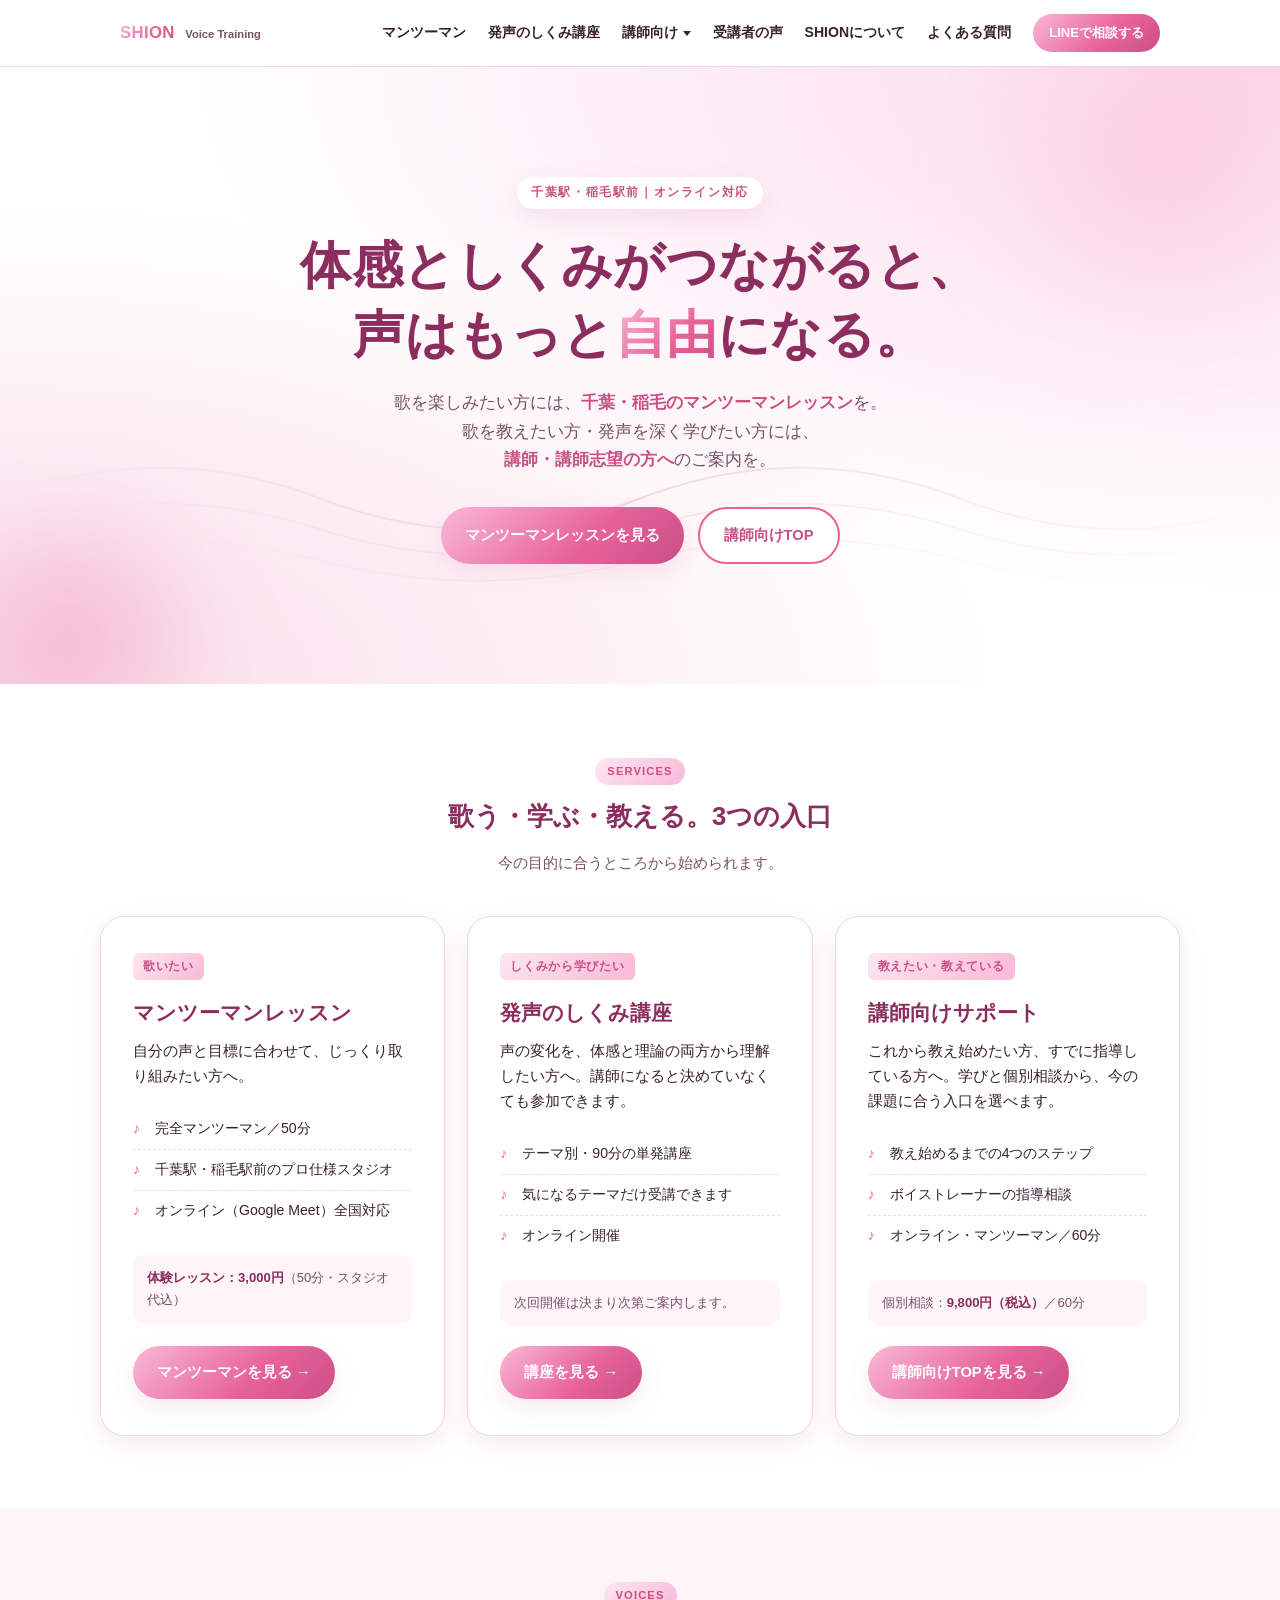
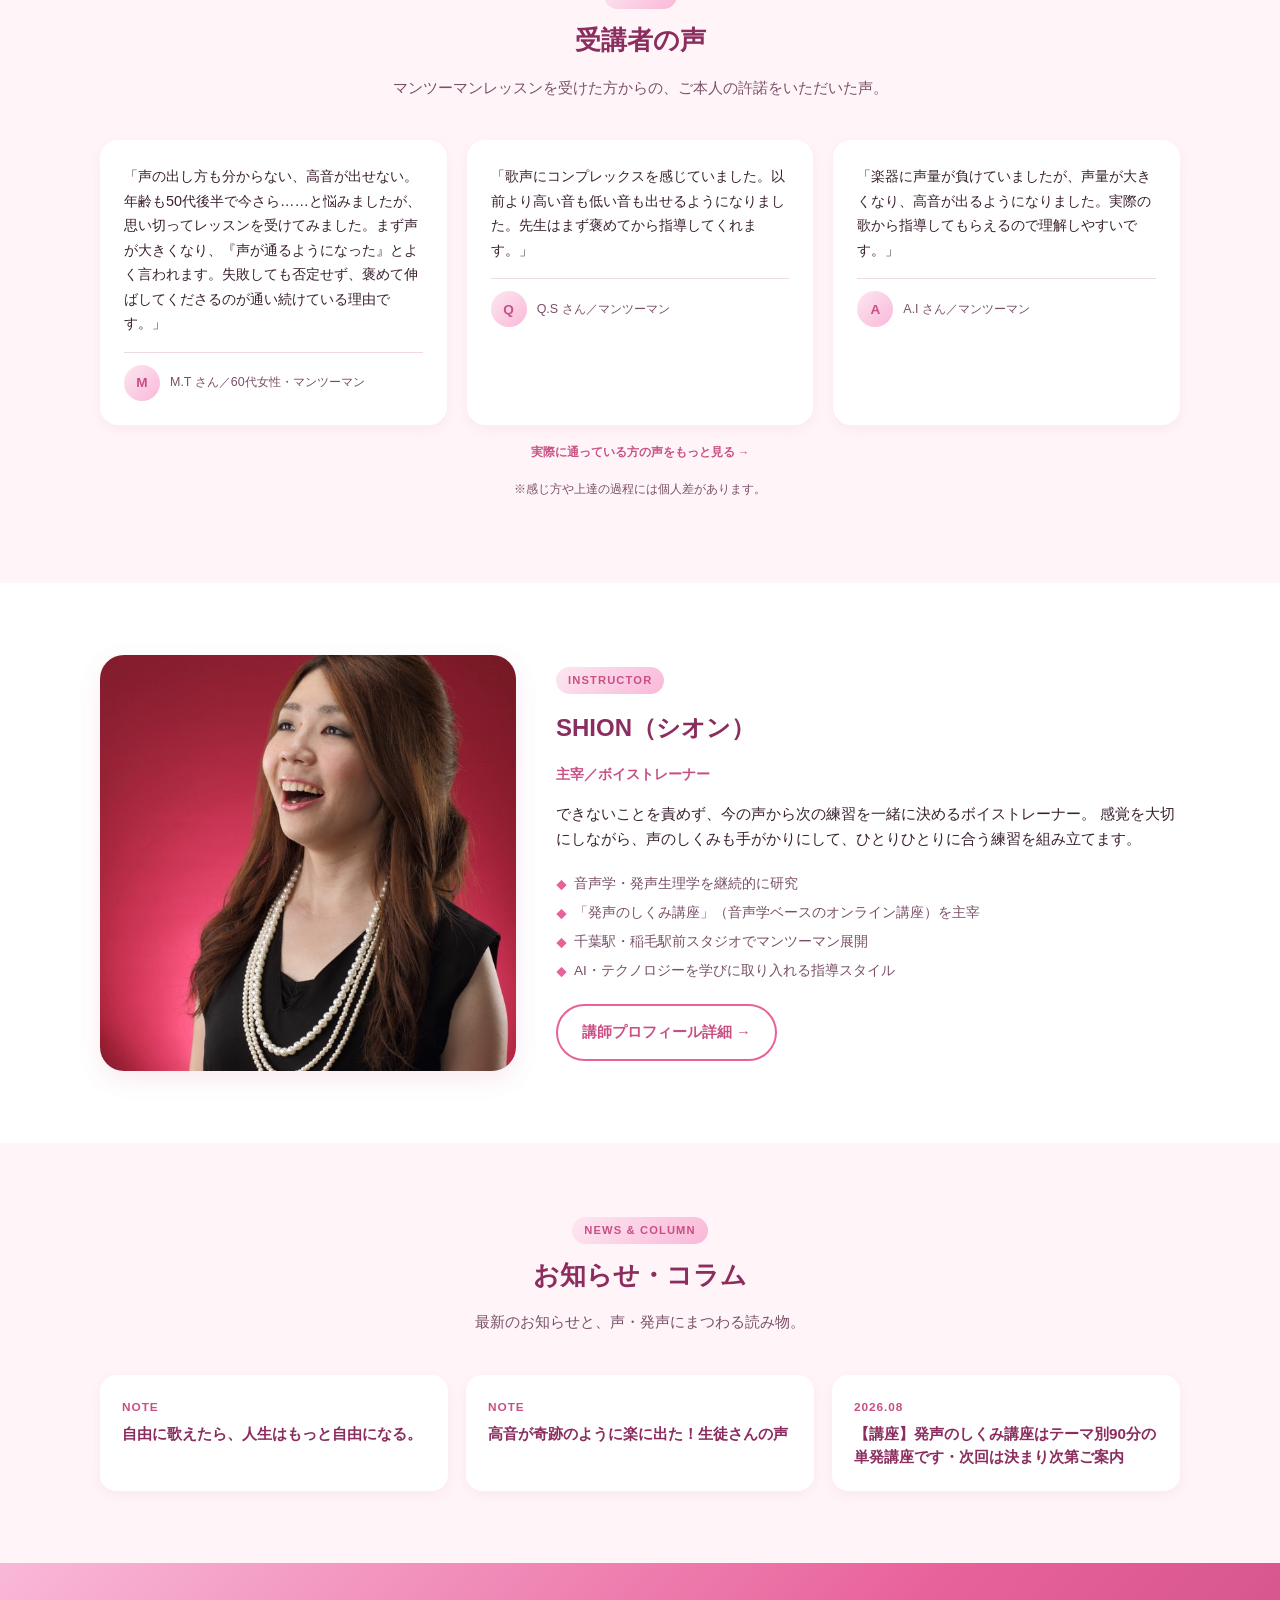
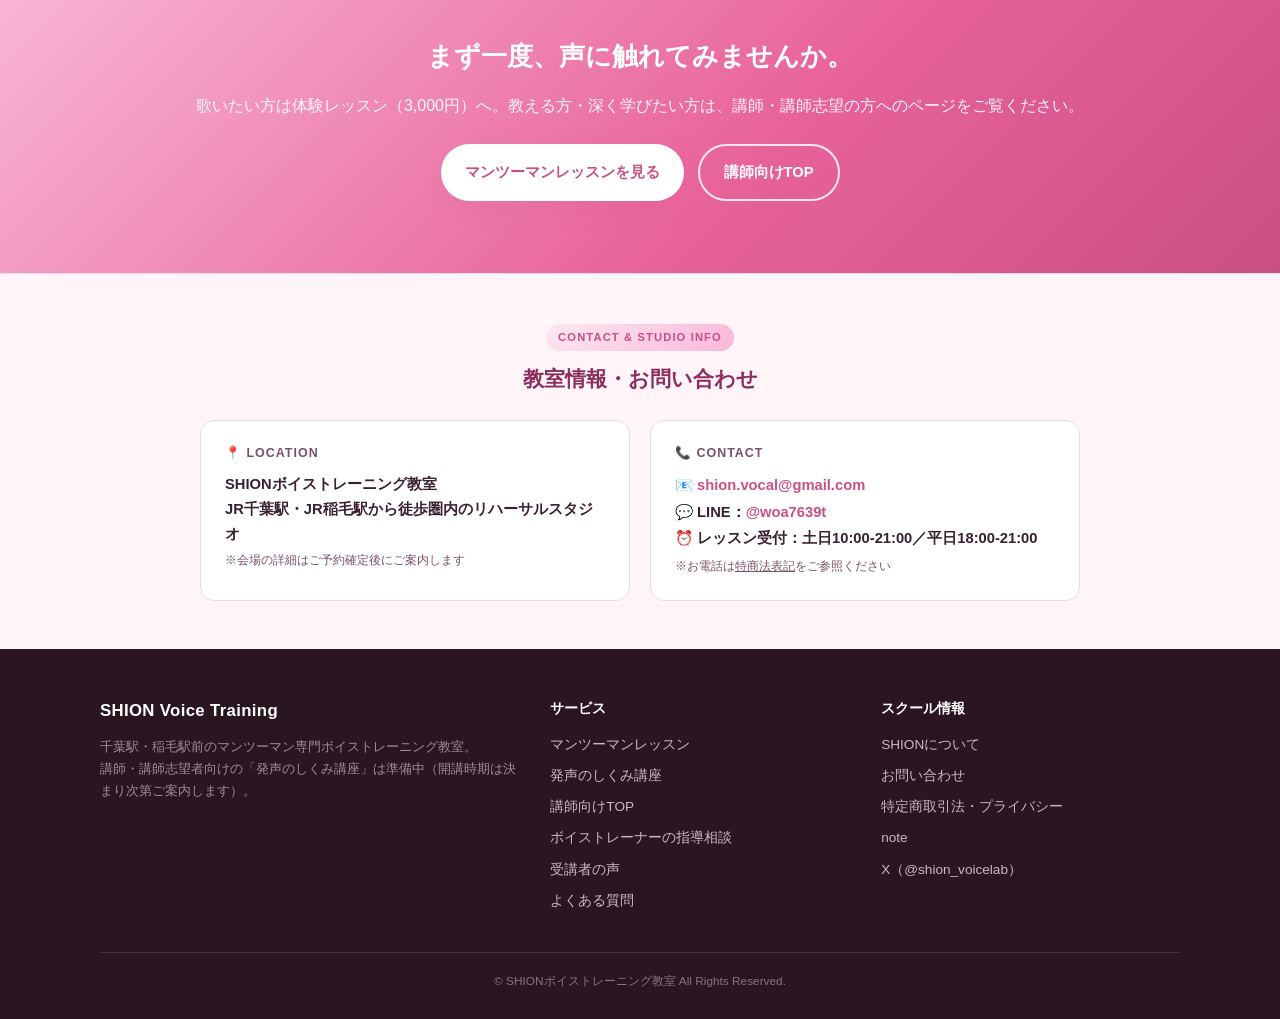
==== index.html @ 3ef1ff09 "「見立て」「次の一手」の表現を置き換え、サービス名を「ボイストレーナーの指導相談」に統一。録音・動画と経験共有のFAQを条件付きで可能に変更 - サービス名33箇所を「ボイストレーナーの指導相談」に統" ====
<!DOCTYPE html>
<html lang="ja" prefix="og: https://ogp.me/ns#">
<head>
<meta charset="UTF-8">
<!-- Google Tag Manager -->
<script>(function(w,d,s,l,i){w[l]=w[l]||[];w[l].push({'gtm.start':
new Date().getTime(),event:'gtm.js'});var f=d.getElementsByTagName(s)[0],
j=d.createElement(s),dl=l!='dataLayer'?'&l='+l:'';j.async=true;j.src=
'https://www.googletagmanager.com/gtm.js?id='+i+dl;f.parentNode.insertBefore(j,f);
})(window,document,'script','dataLayer','GTM-PFFM9KVF');</script>
<!-- End Google Tag Manager -->
<meta name="viewport" content="width=device-width, initial-scale=1.0">

<title>SHIONボイストレーニング教室｜千葉・稲毛のマンツーマン／発声のしくみ講座</title>
<meta name="description" content="千葉駅・稲毛駅前のマンツーマンボイストレーニング教室。趣味でも自分の声と向き合いたい大人の歌い手を中心に、初心者からブランクのある方まで対応。講師・講師志望者向けの『発声のしくみ講座』、ボイストレーナー・講師志望者向けの『ボイストレーナーの指導相談』も展開。">
<meta name="keywords" content="ボイストレーニング 千葉,ボイトレ 稲毛,マンツーマン ボイトレ,発声 理論,発声のしくみ,音声学,ボイトレ講師,オンライン ボイトレ,SHION">
<meta name="robots" content="index, follow">
<link rel="canonical" href="https://shion-voice.com/">

<link rel="icon" type="image/svg+xml" href="/favicon.svg">

<meta property="og:type" content="website">
<meta property="og:title" content="SHIONボイストレーニング教室｜千葉・稲毛のマンツーマン／発声のしくみ講座">
<meta property="og:description" content="マンツーマンの対面レッスンと、発声の仕組みを音声学で学ぶ『発声のしくみ講座』の2軸で展開する千葉のボイストレーニング教室。">
<meta property="og:url" content="https://shion-voice.com/">
<meta property="og:image" content="https://shion-voice.com/shion_profile.jpg">
<meta property="og:locale" content="ja_JP">
<meta property="og:site_name" content="SHIONボイストレーニング教室">
<meta name="twitter:card" content="summary_large_image">
<meta name="twitter:site" content="@shion_voicelab">
<meta name="twitter:creator" content="@shion_voicelab">
<meta name="twitter:title" content="SHIONボイストレーニング教室｜千葉・稲毛">
<meta name="twitter:description" content="マンツーマン対面レッスンと、発声のしくみ講座の2軸。">
<meta name="twitter:image" content="https://shion-voice.com/shion_profile.jpg">

<script type="application/ld+json">
{
  "@context": "https://schema.org",
  "@type": "MusicSchool",
  "@id": "https://shion-voice.com/#organization",
  "name": "SHIONボイストレーニング教室",
  "alternateName": "SHION Vocal Studio",
  "description": "千葉駅・稲毛駅前で通えるマンツーマンのボイストレーニング教室。発声の仕組みを音声学で学ぶ『発声のしくみ講座』（開講時期は決まり次第ご案内）と、ボイストレーナー・講師志望者向けのボイストレーナーの指導相談も提供。オンラインレッスン全国対応。",
  "url": "https://shion-voice.com/",
  "email": "shion.vocal@gmail.com",
  "image": "https://shion-voice.com/shion_profile.jpg",
  "address": {
    "@type": "PostalAddress",
    "addressLocality": "千葉市",
    "addressRegion": "千葉県",
    "addressCountry": "JP"
  },
  "areaServed": [
    {"@type": "City", "name": "千葉市"},
    {"@type": "AdministrativeArea", "name": "千葉県"}
  ],
  "geo": {"@type": "GeoCoordinates", "latitude": 35.6134, "longitude": 140.1128},
  "openingHours": ["Sa-Su 10:00-21:00", "Mo-Fr 18:00-21:00"],
  "priceRange": "¥3,000〜",
  "knowsLanguage": ["ja"],
  "sameAs": [
    "https://note.com/shion_vocal",
    "https://x.com/shion_voicelab",
    "https://lit.link/shion_voicetraining",
    "https://jmty.jp/chiba/les-mus/article-8reis"
  ]
}
</script>

<style>
*, *::before, *::after { box-sizing: border-box; }
html { scroll-behavior: smooth; }
body {
  margin: 0;
  font-family: 'Hiragino Kaku Gothic ProN', 'Hiragino Sans', 'Noto Sans JP', 'Yu Gothic', sans-serif;
  color: #3a2030;
  background: #fff;
  line-height: 1.7;
  -webkit-font-smoothing: antialiased;
}
img { max-width: 100%; height: auto; display: block; }
a { color: inherit; text-decoration: none; }

:root {
  --pink:   #e8629a;
  --rose:   #c94f85;
  --deep:   #8b2d5e;
  --ink:    #3a2030;
  --sub:    #7a5068;
  --light:  #fff5f9;
  --line:   #f0d8e4;
  --grad:   linear-gradient(135deg, #f9b8d8 0%, #e8629a 60%, #c94f85 100%);
  --grad2:  linear-gradient(135deg, #fde7f1 0%, #f9b8d8 100%);
  --shadow: 0 8px 24px rgba(201, 79, 133, 0.12);
}

/* ===== Header ===== */
.site-header {
  position: sticky; top: 0; z-index: 100;
  background: rgba(255,255,255,0.96);
  backdrop-filter: saturate(180%) blur(8px);
  border-bottom: 1px solid var(--line);
}
.header-inner {
  max-width: 1080px; margin: 0 auto;
  padding: 14px 20px;
  display: flex; align-items: center; justify-content: space-between; gap: 16px;
}
.logo {
  font-weight: 900; font-size: 1.05rem;
  background: var(--grad); -webkit-background-clip: text; background-clip: text; color: transparent;
  letter-spacing: 0.02em;
}
.logo-sub { font-size: 0.7rem; color: var(--sub); font-weight: 600; margin-left: 6px; }
.nav { display: flex; gap: 22px; align-items: center; }
.nav a { font-size: 0.88rem; font-weight: 600; color: var(--ink); }
.nav a:hover { color: var(--rose); }
.nav .nav-cta {
  padding: 8px 16px; border-radius: 999px;
  background: var(--grad); color: #fff;
  font-size: 0.82rem;
}
.nav-toggle { display: none; }
@media (max-width: 1080px) and (min-width: 761px) {
  .nav { gap: 14px; }
  .nav a { font-size: 0.8rem; }
  .nav .nav-cta { padding: 8px 12px; font-size: 0.76rem; }
}
@media (max-width: 900px) and (min-width: 761px) {
  .nav { gap: 10px; }
  .nav a { font-size: 0.74rem; }
  .nav .nav-cta { padding: 7px 10px; font-size: 0.7rem; }
}
@media (max-width: 760px) {
  .nav { display: none; position: absolute; top: 100%; left: 0; right: 0;
    background: #fff; flex-direction: column; gap: 0; padding: 8px 0;
    border-bottom: 1px solid var(--line); box-shadow: var(--shadow); }
  .nav.open { display: flex; }
  .nav a { padding: 14px 22px; width: 100%; border-bottom: 1px solid var(--line); }
  .nav .nav-cta { margin: 12px 22px; text-align: center; width: auto; border-bottom: none; }
  .nav-toggle {
    display: inline-flex; align-items: center; justify-content: center;
    width: 40px; height: 40px; border: none; background: transparent;
    cursor: pointer; padding: 0; color: var(--deep);
  }
  .nav-toggle span { display: block; width: 22px; height: 2px; background: currentColor; position: relative; }
  .nav-toggle span::before, .nav-toggle span::after {
    content: ''; position: absolute; left: 0; width: 22px; height: 2px; background: currentColor;
  }
  .nav-toggle span::before { top: -7px; }
  .nav-toggle span::after  { top:  7px; }
}

/* ===== Layout helpers ===== */
.section { padding: 72px 20px; }
.container { max-width: 1080px; margin: 0 auto; }
.eyebrow {
  display: inline-block; padding: 4px 12px; border-radius: 999px;
  background: var(--grad2); color: var(--rose);
  font-size: 0.7rem; font-weight: 800; letter-spacing: 0.1em;
}
.section-title {
  font-size: 1.6rem; font-weight: 900; color: var(--deep);
  margin: 14px 0 8px; line-height: 1.4;
}
.section-lead { color: var(--sub); margin-bottom: 36px; font-size: 0.95rem; }
.section-head { text-align: center; margin-bottom: 40px; }

/* ===== Hero ===== */
.hero {
  position: relative; overflow: hidden;
  background:
    radial-gradient(ellipse at top right, rgba(249,184,216,0.55), transparent 60%),
    radial-gradient(ellipse at bottom left, rgba(232,98,154,0.22), transparent 55%),
    #fff;
  padding: 110px 20px 120px;
}
.hero-deco {
  position: absolute; inset: 0;
  pointer-events: none;
  z-index: 0;
}
.hero-deco svg { width: 100%; height: 100%; }
.hero-blob {
  position: absolute; border-radius: 50%;
  filter: blur(50px); opacity: 0.55;
}
.hero-blob.b1 { top: -80px; right: -60px; width: 360px; height: 360px;
  background: radial-gradient(circle, #f9b8d8 0%, transparent 70%); }
.hero-blob.b2 { bottom: -100px; left: -80px; width: 300px; height: 300px;
  background: radial-gradient(circle, #e8629a 0%, transparent 70%); opacity: 0.4; }
.hero-inner {
  position: relative; z-index: 1;
  max-width: 880px; margin: 0 auto;
  text-align: center;
}
.hero-eyebrow {
  display: inline-block; padding: 6px 14px; border-radius: 999px;
  background: #fff; color: var(--rose); font-size: 0.72rem; font-weight: 800;
  letter-spacing: 0.14em; box-shadow: var(--shadow);
}
.hero h1 {
  font-size: 3.2rem; line-height: 1.35; font-weight: 900; color: var(--deep);
  margin: 22px 0 20px;
  letter-spacing: 0.01em;
}
.hero h1 .accent {
  background: var(--grad); -webkit-background-clip: text; background-clip: text; color: transparent;
}
.hero-desc { font-size: 1.05rem; color: var(--sub); margin: 0 auto 32px; max-width: 640px; }
.hero-cta { display: flex; flex-wrap: wrap; gap: 14px; justify-content: center; }
.btn {
  display: inline-flex; align-items: center; gap: 8px;
  padding: 14px 24px; border-radius: 999px;
  font-weight: 700; font-size: 0.92rem;
  transition: transform .15s, box-shadow .15s;
  cursor: pointer; border: none;
}
.btn:hover { transform: translateY(-2px); }
.btn-primary { background: var(--grad); color: #fff; box-shadow: var(--shadow); }
.btn-outline { background: #fff; color: var(--rose); border: 2px solid var(--pink); }
@media (max-width: 760px) {
  .hero { padding: 70px 20px 80px; }
  .hero h1 { font-size: 2.1rem; line-height: 1.4; }
  .hero-desc { font-size: 0.95rem; }
}

/* ===== Trust strip ===== */
.trust {
  background: var(--light);
  padding: 36px 20px;
  border-top: 1px solid var(--line);
  border-bottom: 1px solid var(--line);
}
.trust-grid {
  max-width: 1080px; margin: 0 auto;
  display: grid; grid-template-columns: repeat(4, 1fr); gap: 16px;
  text-align: center;
}
.trust-num {
  font-size: 1.8rem; font-weight: 900;
  background: var(--grad); -webkit-background-clip: text; background-clip: text; color: transparent;
  line-height: 1.1;
}
.trust-label { font-size: 0.78rem; color: var(--sub); margin-top: 6px; font-weight: 600; }
@media (max-width: 760px) {
  .trust-grid { grid-template-columns: repeat(2, 1fr); gap: 24px 12px; }
}

/* ===== Service cards ===== */
.services { background: #fff; }
.service-grid { display: grid; grid-template-columns: repeat(3, 1fr); gap: 22px; max-width: 1080px; margin: 0 auto; align-items: stretch; }
@media (max-width: 1000px) { .service-grid { grid-template-columns: 1fr; max-width: 560px; } }
.service-card {
  background: #fff; border: 1px solid var(--line); border-radius: 24px;
  padding: 36px 32px; box-shadow: var(--shadow);
  display: flex; flex-direction: column;
  transition: transform .2s, box-shadow .2s;
}
.service-card:hover { transform: translateY(-4px); box-shadow: 0 16px 40px rgba(201, 79, 133, 0.16); }
.service-tag {
  display: inline-block; padding: 4px 10px; border-radius: 6px;
  background: var(--grad2); color: var(--rose);
  font-size: 0.72rem; font-weight: 800; letter-spacing: 0.06em;
  margin-bottom: 12px; align-self: flex-start;
}
.service-card h3 { font-size: 1.3rem; font-weight: 900; color: var(--deep); margin: 6px 0 12px; line-height: 1.4; }
.service-card .for { font-size: 0.82rem; color: var(--rose); font-weight: 700; margin-bottom: 16px; }
.service-card p { font-size: 0.92rem; color: var(--ink); margin: 0 0 20px; }
.service-feats { list-style: none; padding: 0; margin: 0 0 24px; }
.service-feats li {
  font-size: 0.88rem; color: var(--ink);
  padding: 8px 0 8px 22px; position: relative;
  border-bottom: 1px dashed var(--line);
}
.service-feats li:last-child { border-bottom: none; }
.service-feats li::before { content: '♪'; position: absolute; left: 0; color: var(--pink); font-weight: 900; }
.service-meta {
  font-size: 0.82rem; color: var(--sub);
  margin-bottom: 20px; padding: 12px 14px;
  background: var(--light); border-radius: 12px;
}
.service-meta strong { color: var(--deep); }
.service-card .btn { align-self: flex-start; margin-top: auto; }
.service-card.wide {
  grid-column: 1 / -1;
  background: linear-gradient(180deg, #fff 0%, #fff5f9 100%);
  border-color: var(--pink);
}
.service-card.wide.quiet { background: #fff; border-color: var(--line); }
.service-card.wide .service-feats { display: grid; grid-template-columns: repeat(2, 1fr); column-gap: 24px; }
@media (max-width: 760px) {
  .service-card.wide .service-feats { grid-template-columns: 1fr; }
}
.service-card.coming {
  background: linear-gradient(180deg, #fff 0%, #fff5f9 100%);
  border-style: dashed;
}
.coming-badge {
  display: inline-block; padding: 4px 10px; border-radius: 6px;
  background: #fff; color: var(--sub); border: 1px solid var(--line);
  font-size: 0.7rem; font-weight: 800; letter-spacing: 0.06em;
  margin-bottom: 12px; align-self: flex-start;
}
@media (max-width: 760px) {
  .service-card { padding: 28px 22px; }
}

/* ===== Voices ===== */
.voices { background: var(--light); }
.voice-grid { display: grid; grid-template-columns: repeat(3, 1fr); gap: 20px; }
.voice-card {
  background: #fff; border-radius: 18px; padding: 24px;
  box-shadow: 0 4px 14px rgba(201,79,133,0.08);
}
.voice-stars { color: #f4b740; font-size: 0.95rem; letter-spacing: 0.08em; margin-bottom: 8px; }
.voice-quote { font-size: 0.9rem; color: var(--ink); margin: 0 0 16px; }
.voice-person {
  display: flex; align-items: center; gap: 10px; font-size: 0.78rem; color: var(--sub);
  border-top: 1px solid var(--line); padding-top: 12px;
}
.voice-avatar {
  width: 36px; height: 36px; border-radius: 50%;
  background: var(--grad2); display: flex; align-items: center; justify-content: center;
  color: var(--rose); font-weight: 900; font-size: 0.85rem;
}
.voices-note { font-size: 0.72rem; color: var(--sub); text-align: center; margin-top: 18px; }
@media (max-width: 760px) { .voice-grid { grid-template-columns: 1fr; } }

/* ===== Teacher ===== */
.teacher { background: #fff; }
.teacher-inner { display: grid; grid-template-columns: 0.8fr 1.2fr; gap: 40px; align-items: center; }
.teacher-photo {
  border-radius: 24px; overflow: hidden; box-shadow: var(--shadow);
  aspect-ratio: 1/1; background: var(--light);
}
.teacher-photo img { width: 100%; height: 100%; object-fit: cover; }
.teacher-name { font-size: 1.5rem; font-weight: 900; color: var(--deep); margin: 0 0 4px; }
.teacher-role { font-size: 0.85rem; color: var(--rose); font-weight: 700; margin-bottom: 16px; }
.teacher-bio { font-size: 0.92rem; color: var(--ink); margin-bottom: 20px; }
.teacher-credentials { list-style: none; padding: 0; margin: 0 0 22px; }
.teacher-credentials li {
  font-size: 0.85rem; color: var(--sub);
  padding-left: 18px; position: relative; margin-bottom: 6px;
}
.teacher-credentials li::before {
  content: '◆'; position: absolute; left: 0; color: var(--pink); font-size: 0.7rem; top: 4px;
}
@media (max-width: 760px) {
  .teacher-inner { grid-template-columns: 1fr; gap: 28px; }
  .teacher-photo { max-width: 280px; margin: 0 auto; }
}

/* ===== News ===== */
.news { background: var(--light); }
.news-grid { display: grid; grid-template-columns: repeat(3, 1fr); gap: 18px; }
.news-card {
  background: #fff; border-radius: 16px; padding: 22px;
  box-shadow: 0 4px 14px rgba(201,79,133,0.08);
  transition: transform .15s;
  display: block;
}
.news-card:hover { transform: translateY(-3px); }
.news-date { font-size: 0.74rem; color: var(--rose); font-weight: 700; letter-spacing: 0.08em; }
.news-title { font-size: 0.95rem; font-weight: 700; color: var(--deep); margin: 6px 0 0; line-height: 1.5; }
@media (max-width: 760px) { .news-grid { grid-template-columns: 1fr; } }

/* ===== CTA ===== */
.cta { background: var(--grad); color: #fff; text-align: center; }
.cta h2 { color: #fff; font-size: 1.6rem; font-weight: 900; margin: 0 0 14px; }
.cta p { color: rgba(255,255,255,0.92); margin: 0 0 24px; }
.cta .btn-primary { background: #fff; color: var(--rose); }
.cta .btn-outline { background: transparent; color: #fff; border-color: rgba(255,255,255,0.85); }

/* ===== Footer ===== */
.site-footer {
  background: #2a1620;
  color: #cdb5c3;
  padding: 48px 20px 28px;
  font-size: 0.85rem;
}
.footer-inner {
  max-width: 1080px; margin: 0 auto;
  display: grid; grid-template-columns: 1.4fr 1fr 1fr; gap: 32px;
}
.footer-brand .logo { color: #fff; background: none; -webkit-text-fill-color: #fff; }
.footer-brand p { color: #a08a98; font-size: 0.82rem; margin: 10px 0 0; }
.footer-col h4 { color: #fff; font-size: 0.88rem; font-weight: 800; margin: 0 0 12px; }
.footer-col ul { list-style: none; padding: 0; margin: 0; }
.footer-col li { margin-bottom: 8px; }
.footer-col a:hover { color: #fff; }
.footer-bottom {
  max-width: 1080px; margin: 32px auto 0; padding-top: 18px;
  border-top: 1px solid #4a2e3e;
  font-size: 0.74rem; color: #8a7280; text-align: center;
}
@media (max-width: 760px) { .footer-inner { grid-template-columns: 1fr; gap: 24px; } }

/* ===== グローバルナビ：講師向けドロップダウン／アコーディオン ===== */
.nav-group { position: relative; display: flex; align-items: center; }
.nav-parent {
  font-family: inherit; font-size: 0.88rem; font-weight: 600; color: var(--ink);
  background: none; border: 0; padding: 0; cursor: pointer;
  display: inline-flex; align-items: center; gap: 5px; line-height: inherit;
}
.nav-parent:hover, .nav-parent[aria-expanded="true"] { color: var(--rose); }
.nav-group.is-current > .nav-parent { color: var(--rose); }
.nav-caret {
  width: 0; height: 0; border-left: 4px solid transparent; border-right: 4px solid transparent;
  border-top: 5px solid currentColor; transition: transform .15s;
}
.nav-parent[aria-expanded="true"] .nav-caret { transform: rotate(180deg); }
.nav-sub {
  display: none; position: absolute; top: 100%; left: 50%; transform: translateX(-50%);
  margin-top: 12px; min-width: 232px; z-index: 120;
  background: #fff; border: 1px solid var(--line); border-radius: 14px;
  box-shadow: var(--shadow); padding: 8px;
}
.nav-sub.open { display: block; }
.nav-sub a {
  display: block; padding: 10px 14px; border-radius: 9px;
  font-size: 0.84rem; font-weight: 600; color: var(--ink); white-space: nowrap;
}
.nav-sub a:hover, .nav-sub a:focus-visible { background: var(--light); color: var(--rose); }
.nav-sub a.current { color: var(--rose); font-weight: 800; }
.nav-parent:focus-visible, .nav-sub a:focus-visible { outline: 2px solid var(--rose); outline-offset: 2px; }
@media (max-width: 1080px) and (min-width: 761px) {
  .nav-parent { font-size: 0.8rem; }
}
@media (max-width: 900px) and (min-width: 761px) {
  .nav-parent { font-size: 0.74rem; }
  .nav-sub { min-width: 210px; }
  .nav-sub a { font-size: 0.78rem; }
}
@media (max-width: 760px) {
  .nav-group { display: block; width: 100%; }
  .nav-parent {
    width: 100%; justify-content: space-between;
    padding: 14px 22px; border-bottom: 1px solid var(--line); font-size: 0.88rem;
  }
  .nav-sub {
    display: none; position: static; transform: none; margin: 0; padding: 0;
    min-width: 0; background: var(--light); border: 0; border-radius: 0; box-shadow: none;
  }
  .nav-sub.open { display: block; }
  .nav-sub a {
    padding: 13px 22px 13px 38px; border-radius: 0;
    border-bottom: 1px solid var(--line); white-space: normal; width: 100%;
  }
}
</style>
</head>
<body>
<!-- Google Tag Manager (noscript) -->
<noscript><iframe src="https://www.googletagmanager.com/ns.html?id=GTM-PFFM9KVF"
height="0" width="0" style="display:none;visibility:hidden"></iframe></noscript>
<!-- End Google Tag Manager (noscript) -->

<header class="site-header">
  <div class="header-inner">
    <a href="/" class="logo-wrap">
      <span class="logo">SHION</span>
      <span class="logo-sub">Voice Training</span>
    </a>
    <button class="nav-toggle" aria-label="メニューを開く" aria-controls="nav" aria-expanded="false" onclick="var n=document.getElementById('nav'); var o=n.classList.toggle('open'); this.setAttribute('aria-expanded', o);">
      <span></span>
    </button>
    <nav class="nav" id="nav" aria-label="メインメニュー">
      <a href="./lesson/">マンツーマン</a>
      <a href="./course/">発声のしくみ講座</a>
      <div class="nav-group">
        <button type="button" class="nav-parent" id="nav-teacher-btn" aria-expanded="false" aria-controls="nav-teacher-sub">講師向け<span class="nav-caret" aria-hidden="true"></span></button>
        <div class="nav-sub" id="nav-teacher-sub" role="group" aria-labelledby="nav-teacher-btn">
          <a href="./teacher/">講師向けTOP</a>
          <a href="./teacher-support/">ボイストレーナーの指導相談</a>
        </div>
      </div>
      <a href="./voice/">受講者の声</a>
      <a href="./about/">SHIONについて</a>
      <a href="./faq/">よくある質問</a>
      <a href="https://line.me/ti/p/@woa7639t" target="_blank" rel="noopener" class="nav-cta">LINEで相談する</a>
    </nav>
  </div>
</header>

<section class="hero" aria-label="メインビジュアル">
  <div class="hero-deco" aria-hidden="true">
    <span class="hero-blob b1"></span>
    <span class="hero-blob b2"></span>
    <svg viewBox="0 0 1200 600" preserveAspectRatio="none" style="position:absolute; inset:0; opacity:0.18;">
      <defs>
        <linearGradient id="wave" x1="0" x2="1" y1="0" y2="0">
          <stop offset="0%"  stop-color="#e8629a" stop-opacity="0"/>
          <stop offset="50%" stop-color="#c94f85" stop-opacity="1"/>
          <stop offset="100%" stop-color="#e8629a" stop-opacity="0"/>
        </linearGradient>
      </defs>
      <path d="M0,420 Q150,360 300,420 T600,420 T900,420 T1200,420"
            fill="none" stroke="url(#wave)" stroke-width="2"/>
      <path d="M0,450 Q150,400 300,450 T600,450 T900,450 T1200,450"
            fill="none" stroke="url(#wave)" stroke-width="1.5" opacity="0.7"/>
      <path d="M0,480 Q150,440 300,480 T600,480 T900,480 T1200,480"
            fill="none" stroke="url(#wave)" stroke-width="1" opacity="0.5"/>
    </svg>
  </div>
  <div class="hero-inner">
    <span class="hero-eyebrow">千葉駅・稲毛駅前｜オンライン対応</span>
    <h1>
      体感としくみがつながると、<br>
      声はもっと<span class="accent">自由</span>になる。
    </h1>
    <p class="hero-desc">
      歌を楽しみたい方には、<strong style="color:var(--rose);">千葉・稲毛のマンツーマンレッスン</strong>を。<br>
      歌を教えたい方・発声を深く学びたい方には、<br><strong style="color:var(--rose);">講師・講師志望の方へ</strong>のご案内を。
    </p>
    <div class="hero-cta">
      <a href="./lesson/" class="btn btn-primary">マンツーマンレッスンを見る</a>
      <a href="./teacher/" class="btn btn-outline">講師向けTOP</a>
    </div>
  </div>
</section>

<section id="services" class="section services">
  <div class="container">
    <div class="section-head">
      <span class="eyebrow">SERVICES</span>
      <h2 class="section-title">歌う・学ぶ・教える。3つの入口</h2>
      <p class="section-lead">今の目的に合うところから始められます。</p>
    </div>

    <div class="service-grid">

      <article class="service-card">
        <span class="service-tag">歌いたい</span>
        <h3>マンツーマンレッスン</h3>
        <p>自分の声と目標に合わせて、じっくり取り組みたい方へ。</p>
        <ul class="service-feats">
          <li>完全マンツーマン／50分</li>
          <li>千葉駅・稲毛駅前のプロ仕様スタジオ</li>
          <li>オンライン（Google Meet）全国対応</li>
        </ul>
        <div class="service-meta">
          <strong>体験レッスン：3,000円</strong>（50分・スタジオ代込）
        </div>
        <a href="./lesson/" class="btn btn-primary">マンツーマンを見る →</a>
      </article>

      <article class="service-card">
        <span class="service-tag">しくみから学びたい</span>
        <h3>発声のしくみ講座</h3>
        <p>声の変化を、体感と理論の両方から理解したい方へ。講師になると決めていなくても参加できます。</p>
        <ul class="service-feats">
          <li>テーマ別・90分の単発講座</li>
          <li>気になるテーマだけ受講できます</li>
          <li>オンライン開催</li>
        </ul>
        <div class="service-meta">
          次回開催は決まり次第ご案内します。
        </div>
        <a href="./course/" class="btn btn-primary">講座を見る →</a>
      </article>

      <article class="service-card">
        <span class="service-tag">教えたい・教えている</span>
        <h3>講師向けサポート</h3>
        <p>これから教え始めたい方、すでに指導している方へ。学びと個別相談から、今の課題に合う入口を選べます。</p>
        <ul class="service-feats">
          <li>教え始めるまでの4つのステップ</li>
          <li>ボイストレーナーの指導相談</li>
          <li>オンライン・マンツーマン／60分</li>
        </ul>
        <div class="service-meta">
          個別相談：<strong>9,800円（税込）</strong>／60分
        </div>
        <a href="./teacher/" class="btn btn-primary">講師向けTOPを見る →</a>
      </article>

    </div>
  </div>
</section>

<section class="section voices">
  <div class="container">
    <div class="section-head">
      <span class="eyebrow">VOICES</span>
      <h2 class="section-title">受講者の声</h2>
      <p class="section-lead">マンツーマンレッスンを受けた方からの、ご本人の許諾をいただいた声。</p>
    </div>

    <div class="voice-grid">
      <article class="voice-card">
        <p class="voice-quote">「声の出し方も分からない、高音が出せない。年齢も50代後半で今さら……と悩みましたが、思い切ってレッスンを受けてみました。まず声が大きくなり、『声が通るようになった』とよく言われます。失敗しても否定せず、褒めて伸ばしてくださるのが通い続けている理由です。」</p>
        <div class="voice-person">
          <span class="voice-avatar">M</span>
          <span>M.T さん／60代女性・マンツーマン</span>
        </div>
      </article>
      <article class="voice-card">
        <p class="voice-quote">「歌声にコンプレックスを感じていました。以前より高い音も低い音も出せるようになりました。先生はまず褒めてから指導してくれます。」</p>
        <div class="voice-person">
          <span class="voice-avatar">Q</span>
          <span>Q.S さん／マンツーマン</span>
        </div>
      </article>
      <article class="voice-card">
        <p class="voice-quote">「楽器に声量が負けていましたが、声量が大きくなり、高音が出るようになりました。実際の歌から指導してもらえるので理解しやすいです。」</p>
        <div class="voice-person">
          <span class="voice-avatar">A</span>
          <span>A.I さん／マンツーマン</span>
        </div>
      </article>
    </div>

    <p class="voices-note" style="text-align:center;"><a href="./voice/" style="color:var(--rose); font-weight:700;">実際に通っている方の声をもっと見る →</a></p>
    <p class="voices-note">※感じ方や上達の過程には個人差があります。</p>
  </div>
</section>

<section class="section teacher">
  <div class="container">
    <div class="teacher-inner">
      <div class="teacher-photo">
        <img src="./shion_profile.jpg" alt="講師シオン">
      </div>
      <div>
        <span class="eyebrow">INSTRUCTOR</span>
        <h2 class="teacher-name" style="margin-top:14px;">SHION（シオン）</h2>
        <p class="teacher-role">主宰／ボイストレーナー</p>
        <p class="teacher-bio">
          できないことを責めず、今の声から次の練習を一緒に決めるボイストレーナー。
          感覚を大切にしながら、声のしくみも手がかりにして、ひとりひとりに合う練習を組み立てます。
        </p>
        <ul class="teacher-credentials">
          <li>音声学・発声生理学を継続的に研究</li>
          <li>「発声のしくみ講座」（音声学ベースのオンライン講座）を主宰</li>
          <li>千葉駅・稲毛駅前スタジオでマンツーマン展開</li>
          <li>AI・テクノロジーを学びに取り入れる指導スタイル</li>
        </ul>
        <a href="./about/" class="btn btn-outline">講師プロフィール詳細 →</a>
      </div>
    </div>
  </div>
</section>

<section class="section news">
  <div class="container">
    <div class="section-head">
      <span class="eyebrow">NEWS &amp; COLUMN</span>
      <h2 class="section-title">お知らせ・コラム</h2>
      <p class="section-lead">最新のお知らせと、声・発声にまつわる読み物。</p>
    </div>

    <div class="news-grid">
      <a href="https://note.com/shion_vocal" class="news-card" target="_blank" rel="noopener">
        <div class="news-date">NOTE</div>
        <div class="news-title">自由に歌えたら、人生はもっと自由になる。</div>
      </a>
      <a href="https://note.com/shion_vocal" class="news-card" target="_blank" rel="noopener">
        <div class="news-date">NOTE</div>
        <div class="news-title">高音が奇跡のように楽に出た！生徒さんの声</div>
      </a>
      <a href="./course/" class="news-card">
        <div class="news-date">2026.08</div>
        <div class="news-title">【講座】発声のしくみ講座はテーマ別90分の単発講座です・次回は決まり次第ご案内</div>
      </a>
    </div>
  </div>
</section>

<section class="section cta">
  <div class="container">
    <h2>まず一度、声に触れてみませんか。</h2>
    <p>歌いたい方は体験レッスン（3,000円）へ。教える方・深く学びたい方は、講師・講師志望の方へのページをご覧ください。</p>
    <div class="hero-cta" style="justify-content:center;">
      <a href="./lesson/" class="btn btn-primary">マンツーマンレッスンを見る</a>
      <a href="./teacher/" class="btn btn-outline">講師向けTOP</a>
    </div>
  </div>
</section>

<!-- ===== Contact / NAP（ローカルSEO） ===== -->
<section style="background:var(--light); padding:48px 20px; border-top:1px solid var(--line);">
  <div style="max-width:880px; margin:0 auto;">
    <div style="text-align:center; margin-bottom:24px;">
      <span class="eyebrow">CONTACT &amp; STUDIO INFO</span>
      <h2 style="font-size:1.3rem; font-weight:900; color:var(--deep); margin:10px 0 0;">教室情報・お問い合わせ</h2>
    </div>
    <div style="display:grid; grid-template-columns:1fr 1fr; gap:20px;" class="nap-grid">
      <div style="background:#fff; border-radius:14px; padding:22px 24px; border:1px solid var(--line);">
        <div style="font-size:0.78rem; color:var(--sub); font-weight:800; letter-spacing:0.08em; margin-bottom:8px;">📍 LOCATION</div>
        <div style="font-size:0.92rem; color:var(--ink); font-weight:700; line-height:1.7;">
          SHIONボイストレーニング教室<br>
          JR千葉駅・JR稲毛駅から徒歩圏内のリハーサルスタジオ<br>
          <span style="font-size:0.78rem; color:var(--sub); font-weight:500;">※会場の詳細はご予約確定後にご案内します</span>
        </div>
      </div>
      <div style="background:#fff; border-radius:14px; padding:22px 24px; border:1px solid var(--line);">
        <div style="font-size:0.78rem; color:var(--sub); font-weight:800; letter-spacing:0.08em; margin-bottom:8px;">📞 CONTACT</div>
        <div style="font-size:0.92rem; color:var(--ink); font-weight:700; line-height:1.8;">
          📧 <a href="mailto:shion.vocal@gmail.com" style="color:var(--rose);">shion.vocal@gmail.com</a><br>
          💬 LINE：<a href="https://line.me/ti/p/@woa7639t" target="_blank" rel="noopener" style="color:var(--rose);">@woa7639t</a><br>
          ⏰ レッスン受付：土日10:00-21:00／平日18:00-21:00<br>
          <span style="font-size:0.78rem; color:var(--sub); font-weight:500;">※お電話は<a href="./legal/#tokushou" style="color:var(--sub); text-decoration:underline;">特商法表記</a>をご参照ください</span>
        </div>
      </div>
    </div>
    <style>@media(max-width:700px){.nap-grid{grid-template-columns:1fr !important;}}</style>
  </div>
</section>

<footer class="site-footer">
  <div class="footer-inner">
    <div class="footer-brand">
      <span class="logo">SHION Voice Training</span>
      <p>千葉駅・稲毛駅前のマンツーマン専門ボイストレーニング教室。<br>講師・講師志望者向けの「発声のしくみ講座」は準備中（開講時期は決まり次第ご案内します）。</p>
    </div>
    <div class="footer-col">
      <h4>サービス</h4>
      <ul>
        <li><a href="./lesson/">マンツーマンレッスン</a></li>
        <li><a href="./course/">発声のしくみ講座</a></li>
        <li><a href="./teacher/">講師向けTOP</a></li>
        <li><a href="./teacher-support/">ボイストレーナーの指導相談</a></li>
        <li><a href="./voice/">受講者の声</a></li>
        <li><a href="./faq/">よくある質問</a></li>
      </ul>
    </div>
    <div class="footer-col">
      <h4>スクール情報</h4>
      <ul>
        <li><a href="./about/">SHIONについて</a></li>
        <li><a href="mailto:shion.vocal@gmail.com">お問い合わせ</a></li>
        <li><a href="./legal/">特定商取引法・プライバシー</a></li>
        <li><a href="https://note.com/shion_vocal" target="_blank" rel="noopener">note</a></li>
        <li><a href="https://x.com/shion_voicelab" target="_blank" rel="noopener">X（@shion_voicelab）</a></li>
      </ul>
    </div>
  </div>
  <div class="footer-bottom">
    © SHIONボイストレーニング教室 All Rights Reserved.
  </div>
</footer>


<script>
/* グローバルナビ：講師向けメニューの開閉（クリック／Esc／外側クリック／フォーカス離脱） */
(function () {
  var group = document.querySelector('.nav-group');
  if (!group) return;
  var btn = group.querySelector('.nav-parent');
  var sub = group.querySelector('.nav-sub');
  if (!btn || !sub) return;

  function setOpen(open) {
    sub.classList.toggle('open', open);
    btn.setAttribute('aria-expanded', open ? 'true' : 'false');
  }
  btn.addEventListener('click', function (e) {
    e.stopPropagation();
    setOpen(!sub.classList.contains('open'));
  });
  document.addEventListener('click', function (e) {
    if (!group.contains(e.target)) setOpen(false);
  });
  document.addEventListener('keydown', function (e) {
    if (e.key === 'Escape' && sub.classList.contains('open')) {
      setOpen(false);
      btn.focus();
    }
  });
  group.addEventListener('focusout', function (e) {
    if (!group.contains(e.relatedTarget)) setOpen(false);
  });
})();
</script>
</body>
</html>
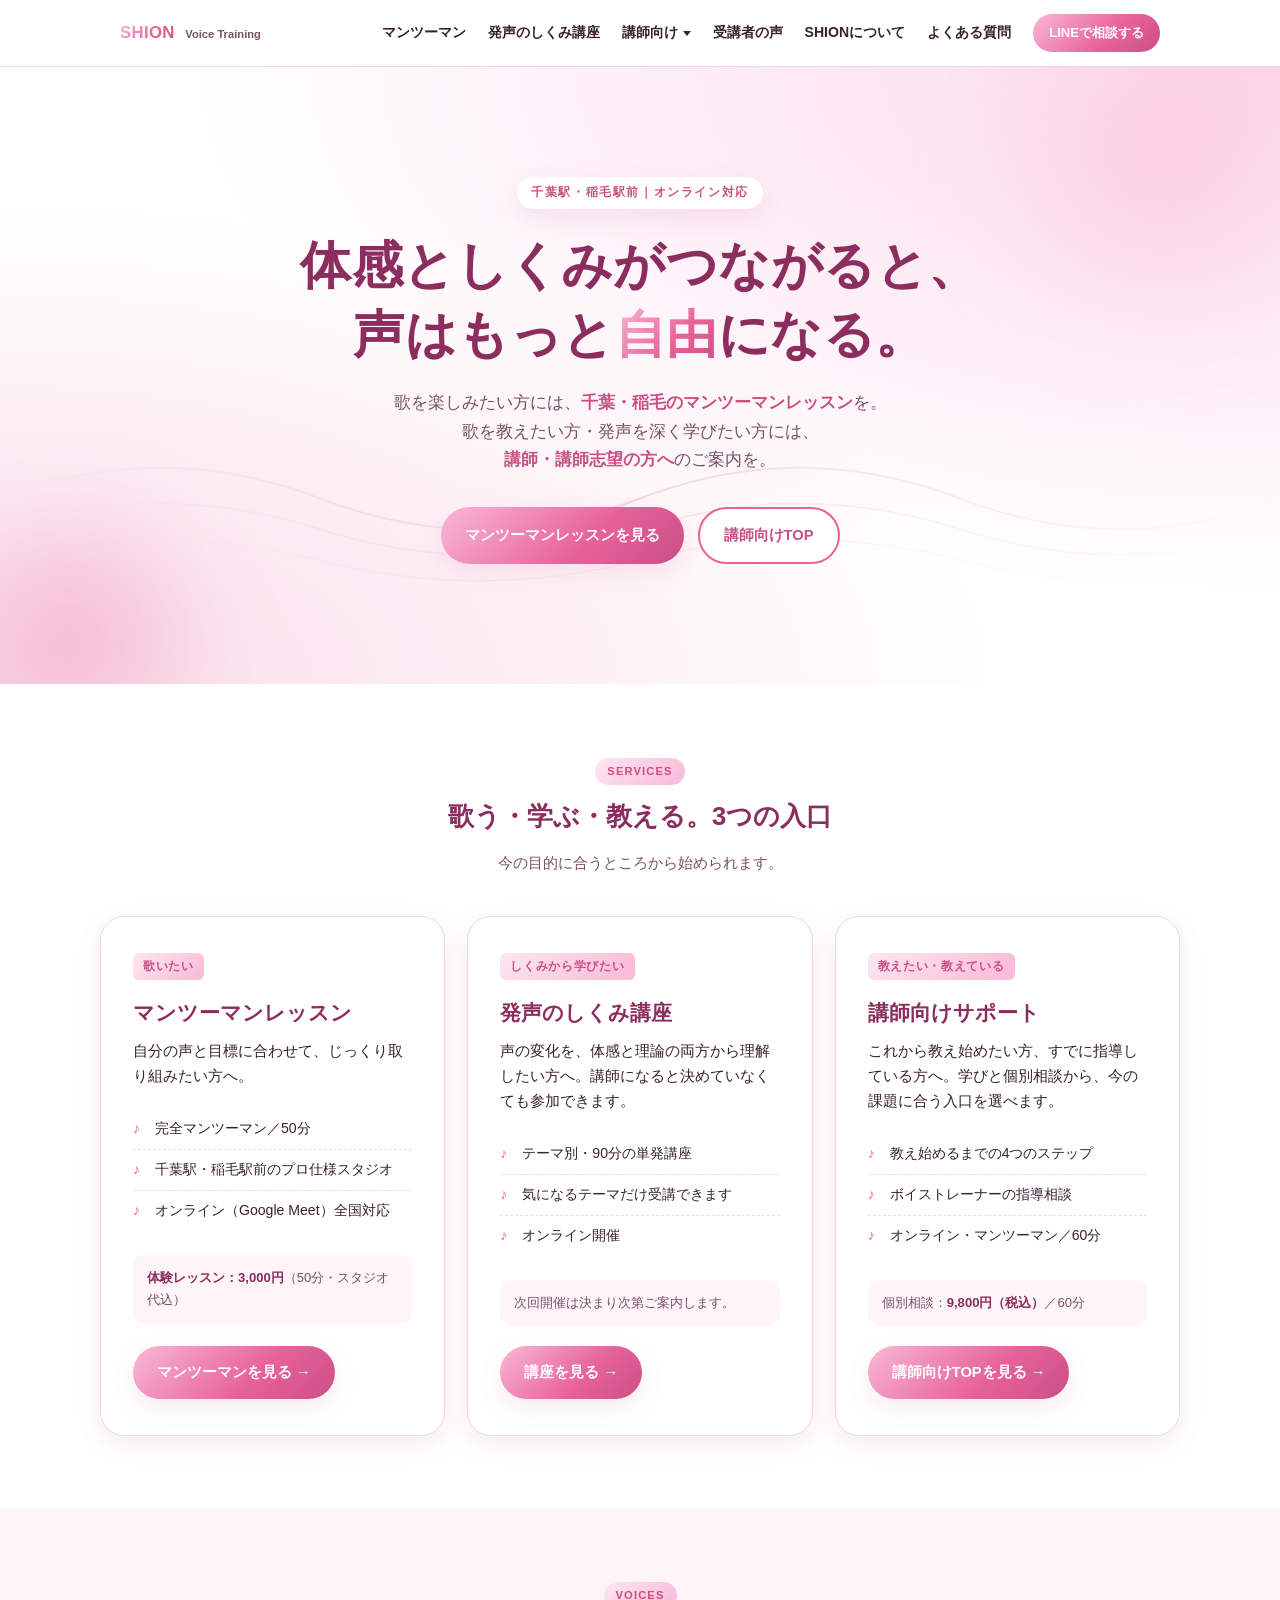
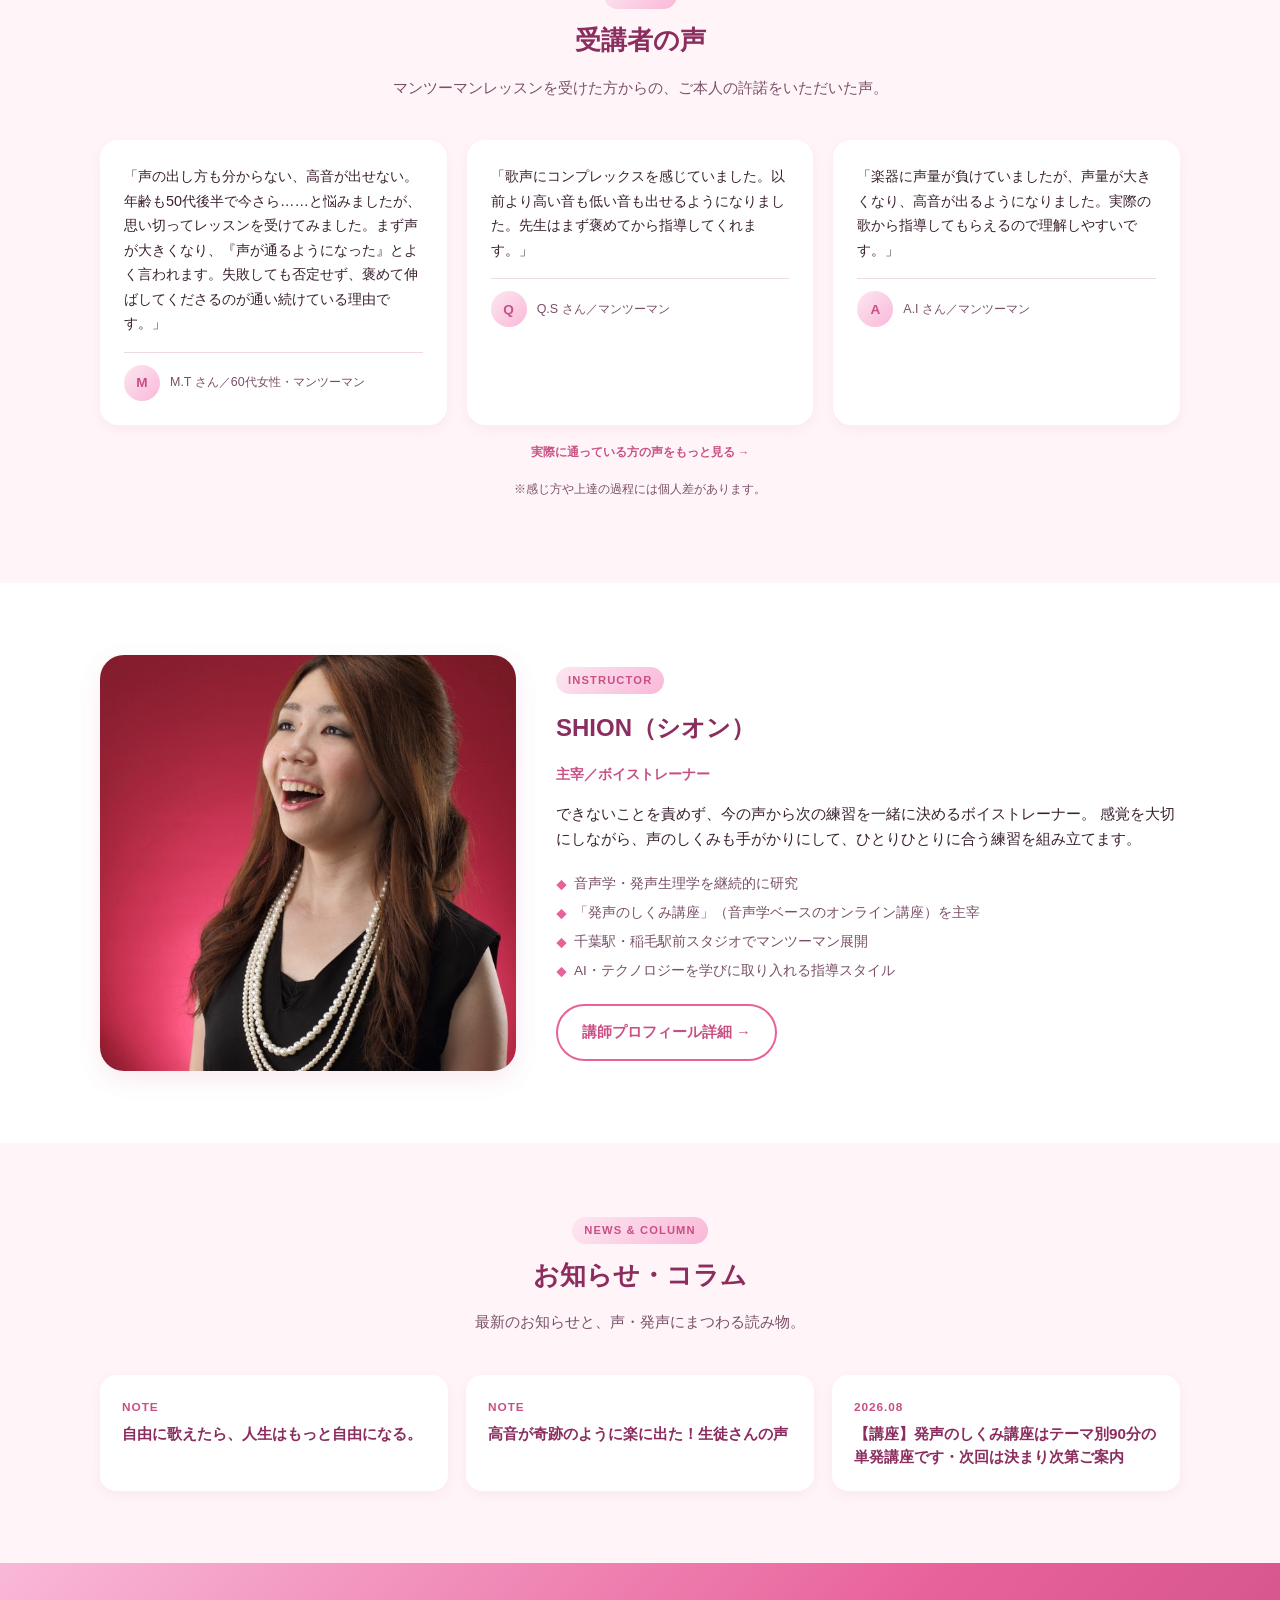
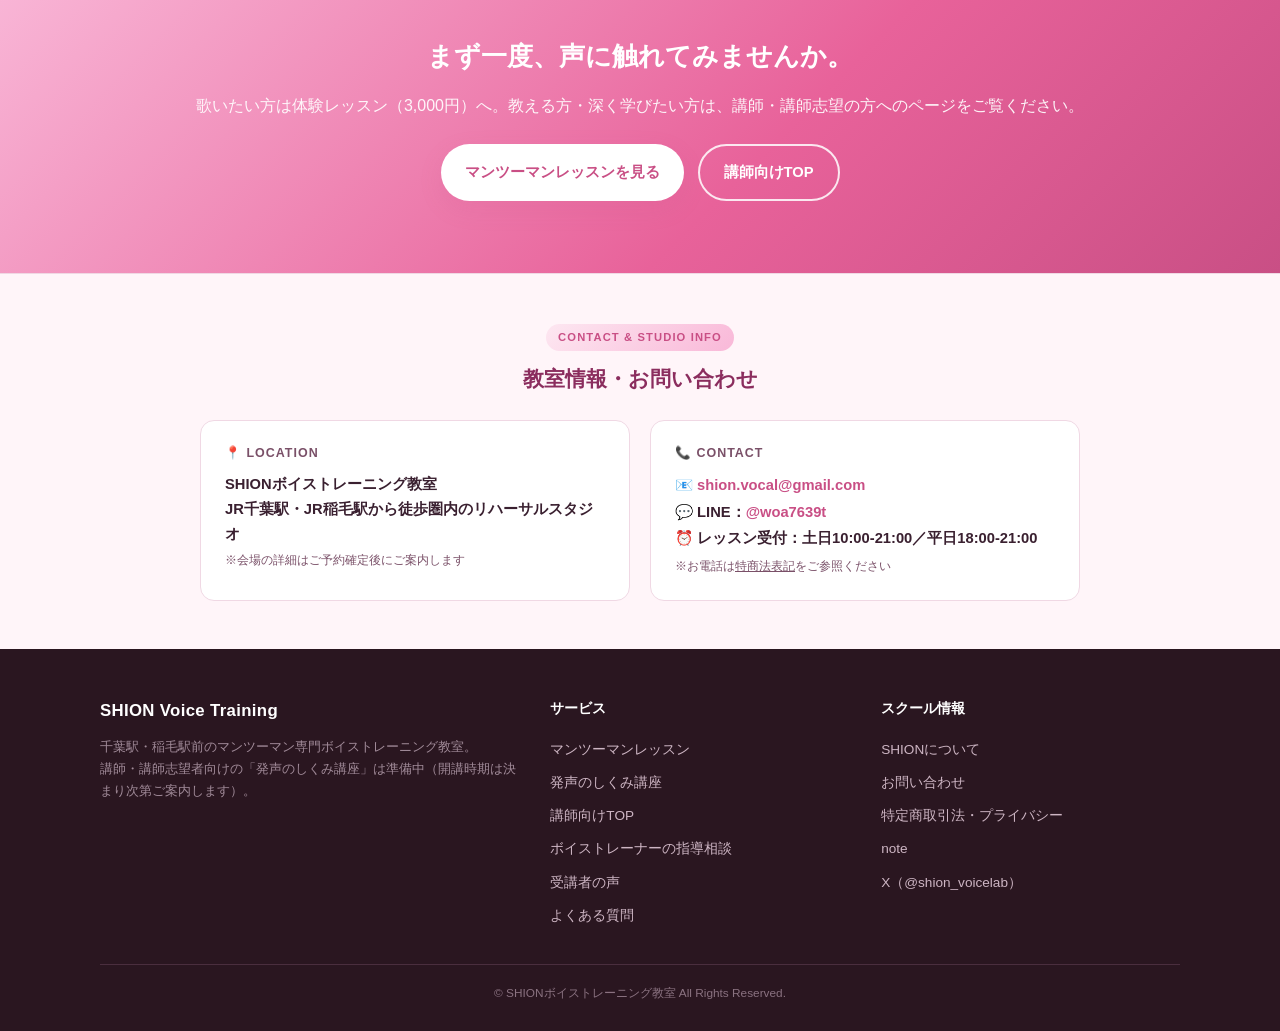
==== commit b23519b0: "フッターリンクのタップ領域を24px以上に拡大し、旧版バックアップ index_old.html を削除 - .footer-col a を inline-block + padding 5px 0 " ====
--- a/index.html
+++ b/index.html
@@ -387,7 +387,8 @@
 .footer-brand p { color: #a08a98; font-size: 0.82rem; margin: 10px 0 0; }
 .footer-col h4 { color: #fff; font-size: 0.88rem; font-weight: 800; margin: 0 0 12px; }
 .footer-col ul { list-style: none; padding: 0; margin: 0; }
-.footer-col li { margin-bottom: 8px; }
+.footer-col li { margin-bottom: 0; }
+.footer-col a { display: inline-block; padding: 5px 0; }
 .footer-col a:hover { color: #fff; }
 .footer-bottom {
   max-width: 1080px; margin: 32px auto 0; padding-top: 18px;
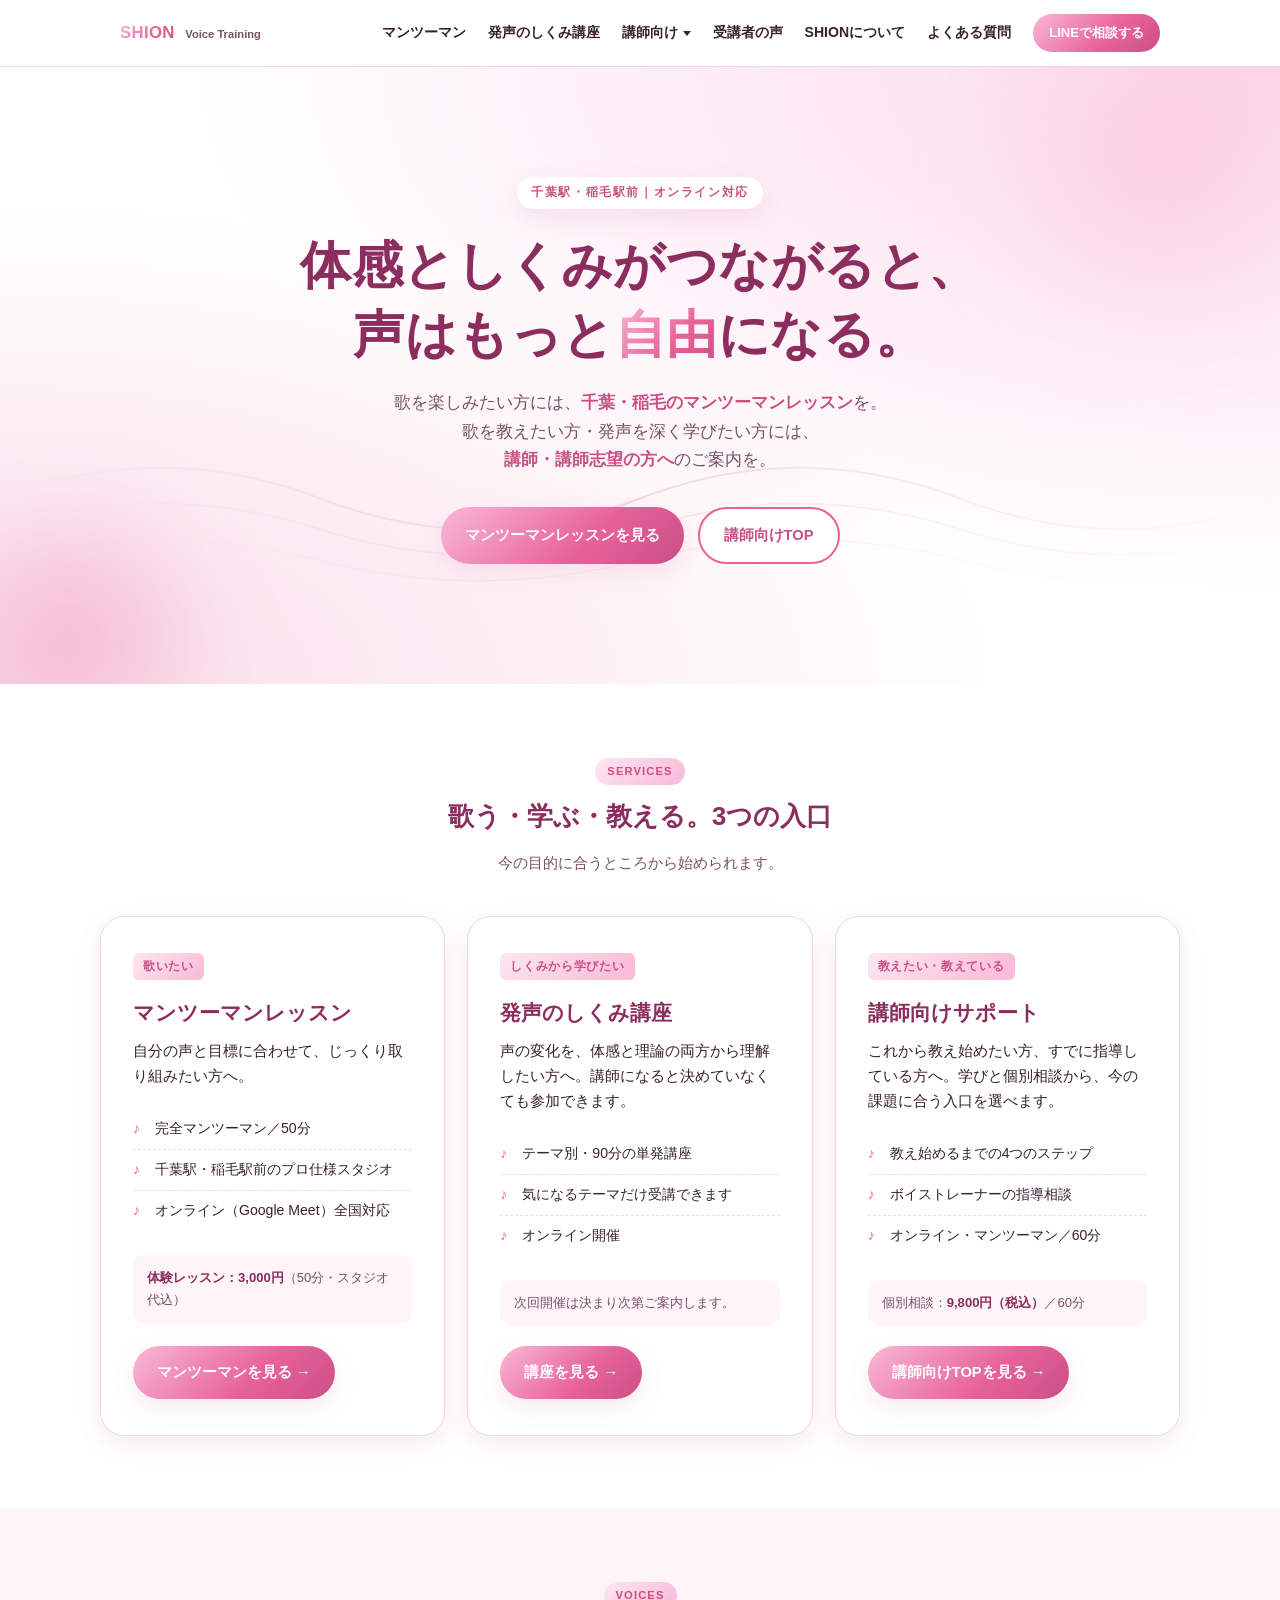
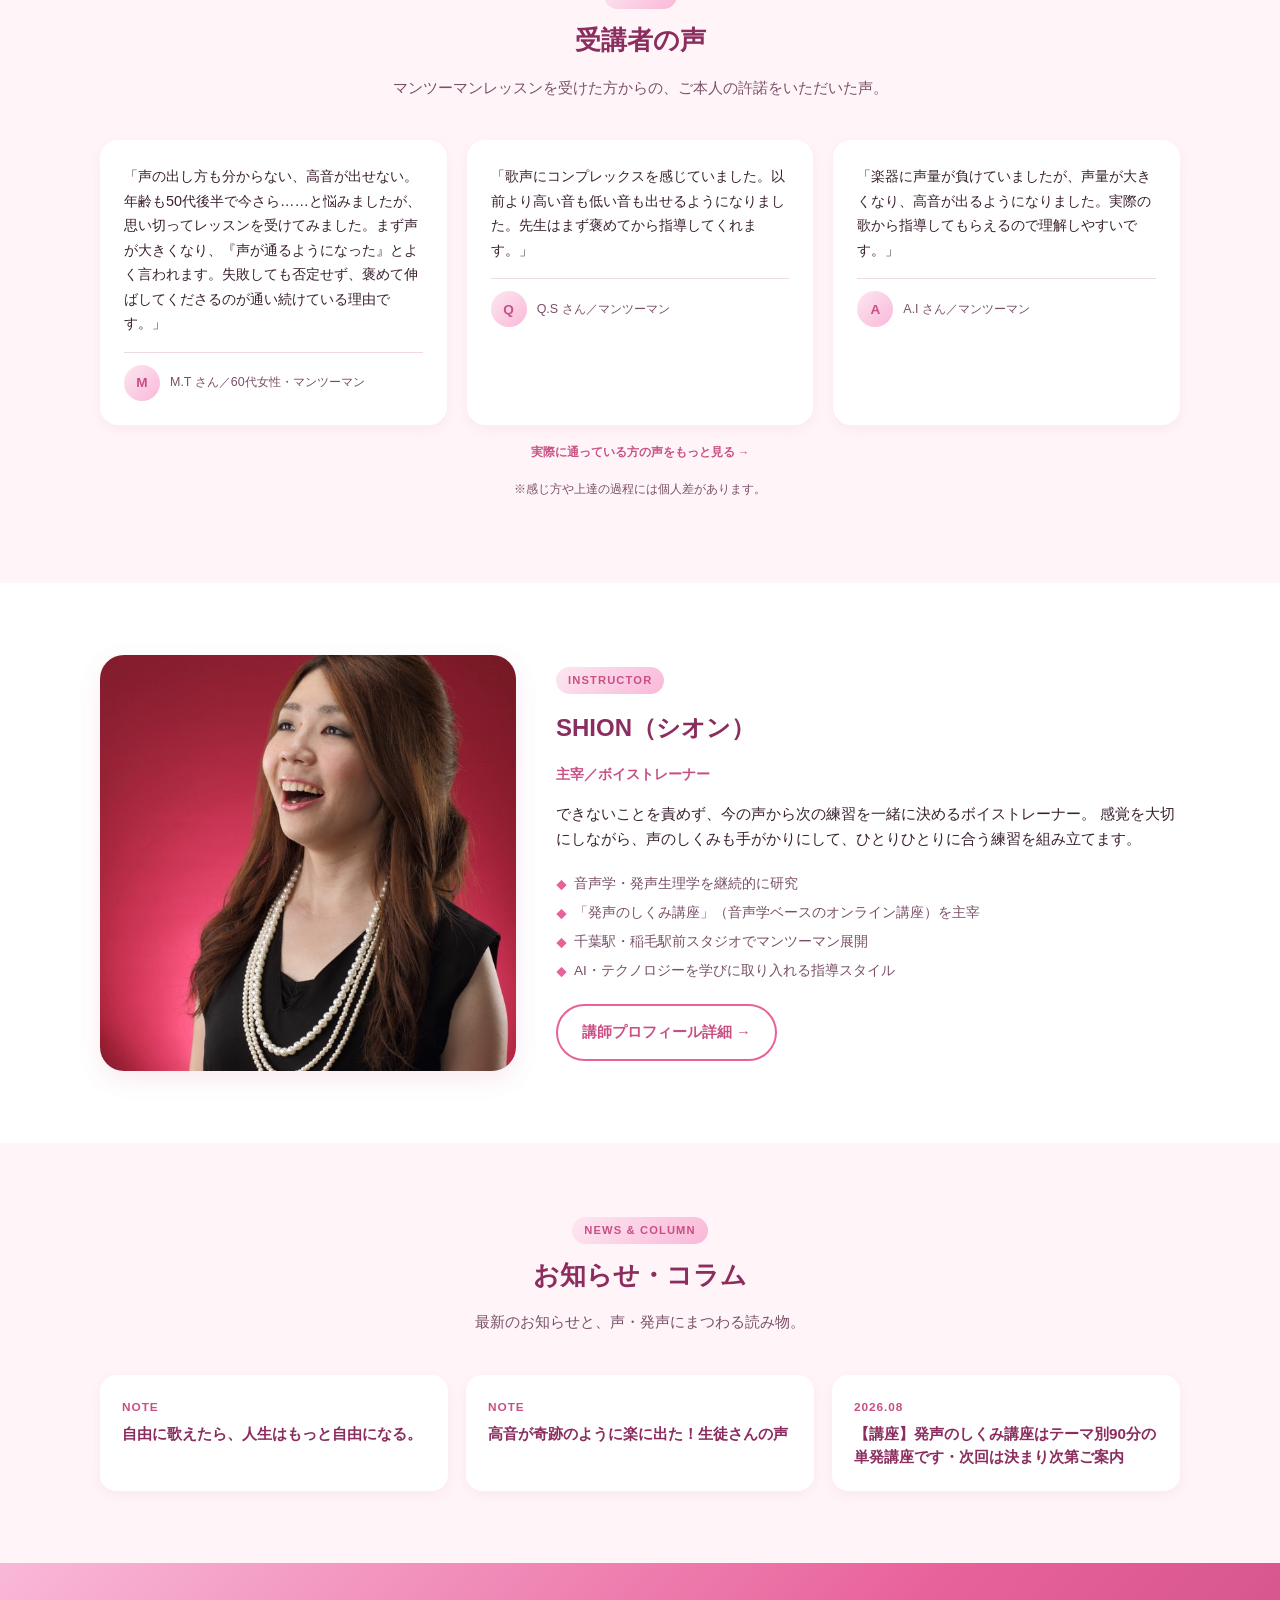
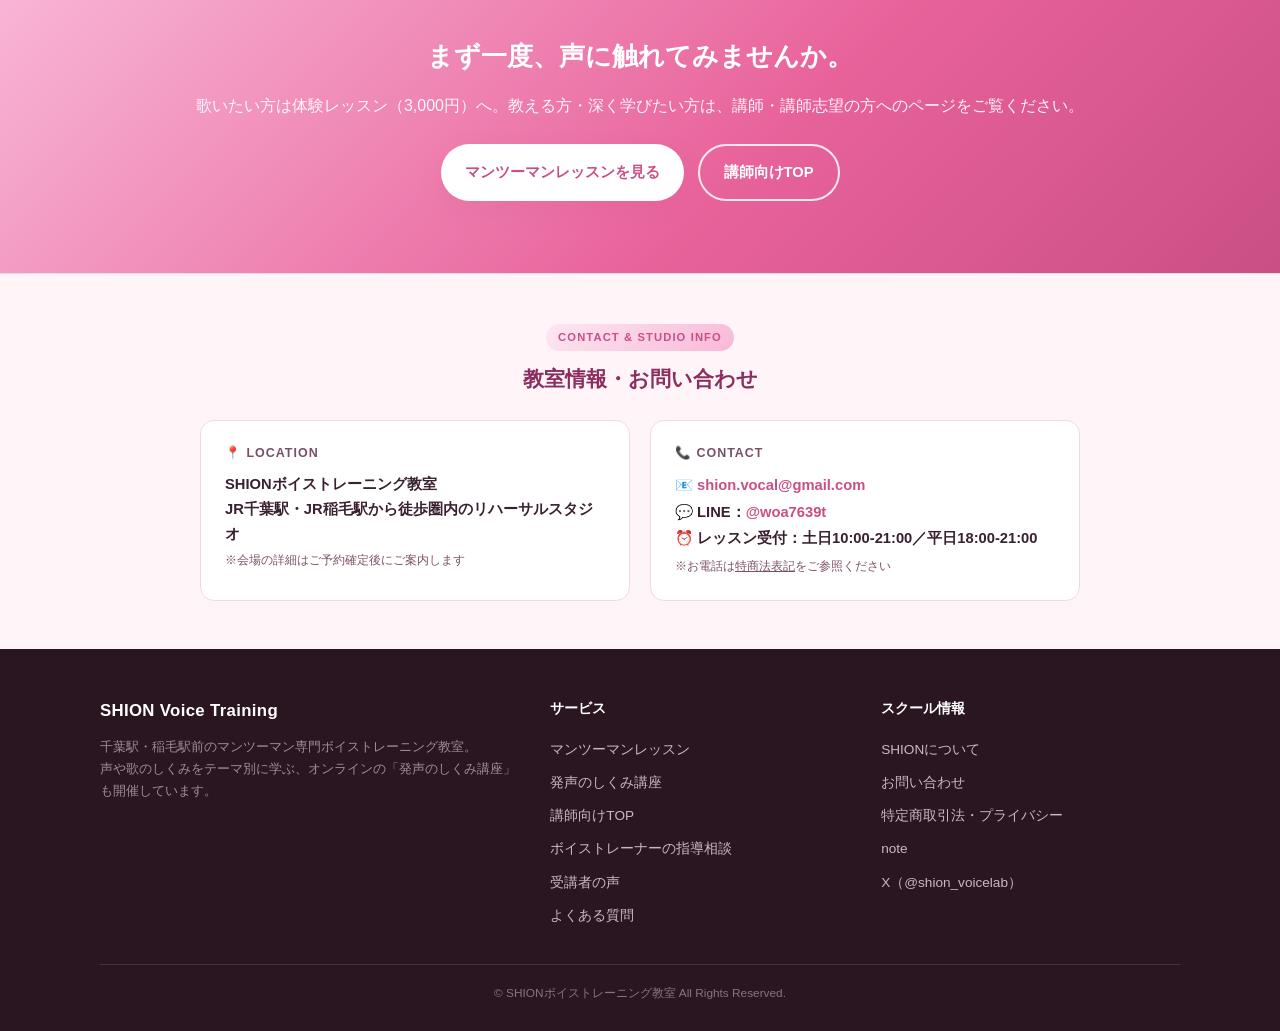
==== commit 2d89fd5b: "講座ページに今後の開催予定（11/1リズム編・12/6ミックスボイス編予告）を追加し、全ページのフッター文言を統一 - /course/：冒頭に開催予定（11/1は申込受付準備中・申込ボタンは受付確認" ====
--- a/index.html
+++ b/index.html
@@ -54,7 +54,8 @@
     {"@type": "City", "name": "千葉市"},
     {"@type": "AdministrativeArea", "name": "千葉県"}
   ],
-  "geo": {"@type": "GeoCoordinates", "latitude": 35.6134, "longitude": 140.1128},
+  "geo": {"@type": "GeoCoordinates", "latitude": 35.61303, "longitude": 140.11674},
+  "hasMap": "https://maps.google.com/?cid=798888906980750671",
   "openingHours": ["Sa-Su 10:00-21:00", "Mo-Fr 18:00-21:00"],
   "priceRange": "¥3,000〜",
   "knowsLanguage": ["ja"],
@@ -62,7 +63,8 @@
     "https://note.com/shion_vocal",
     "https://x.com/shion_voicelab",
     "https://lit.link/shion_voicetraining",
-    "https://jmty.jp/chiba/les-mus/article-8reis"
+    "https://jmty.jp/chiba/les-mus/article-8reis",
+    "https://maps.google.com/?cid=798888906980750671"
   ]
 }
 </script>
@@ -713,7 +715,7 @@
   <div class="footer-inner">
     <div class="footer-brand">
       <span class="logo">SHION Voice Training</span>
-      <p>千葉駅・稲毛駅前のマンツーマン専門ボイストレーニング教室。<br>講師・講師志望者向けの「発声のしくみ講座」は準備中（開講時期は決まり次第ご案内します）。</p>
+      <p>千葉駅・稲毛駅前のマンツーマン専門ボイストレーニング教室。<br>声や歌のしくみをテーマ別に学ぶ、オンラインの「発声のしくみ講座」も開催しています。</p>
     </div>
     <div class="footer-col">
       <h4>サービス</h4>
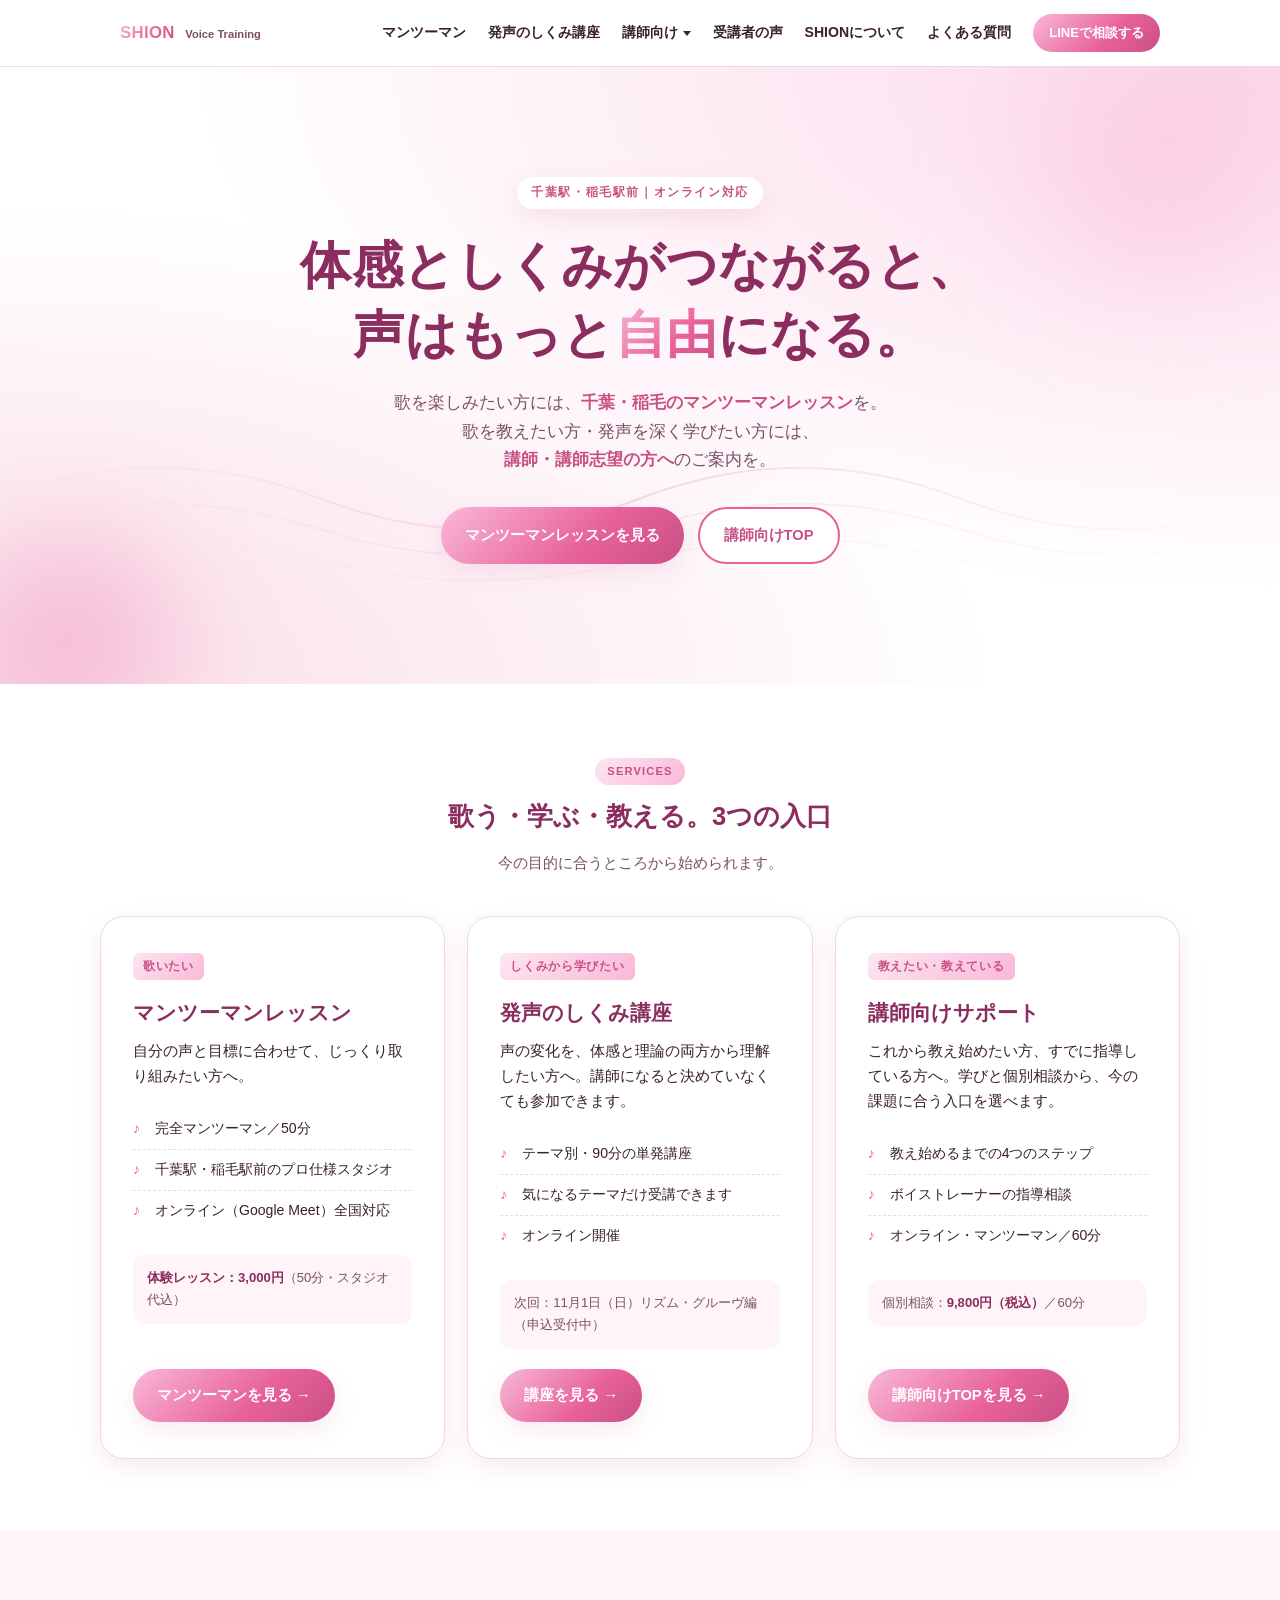
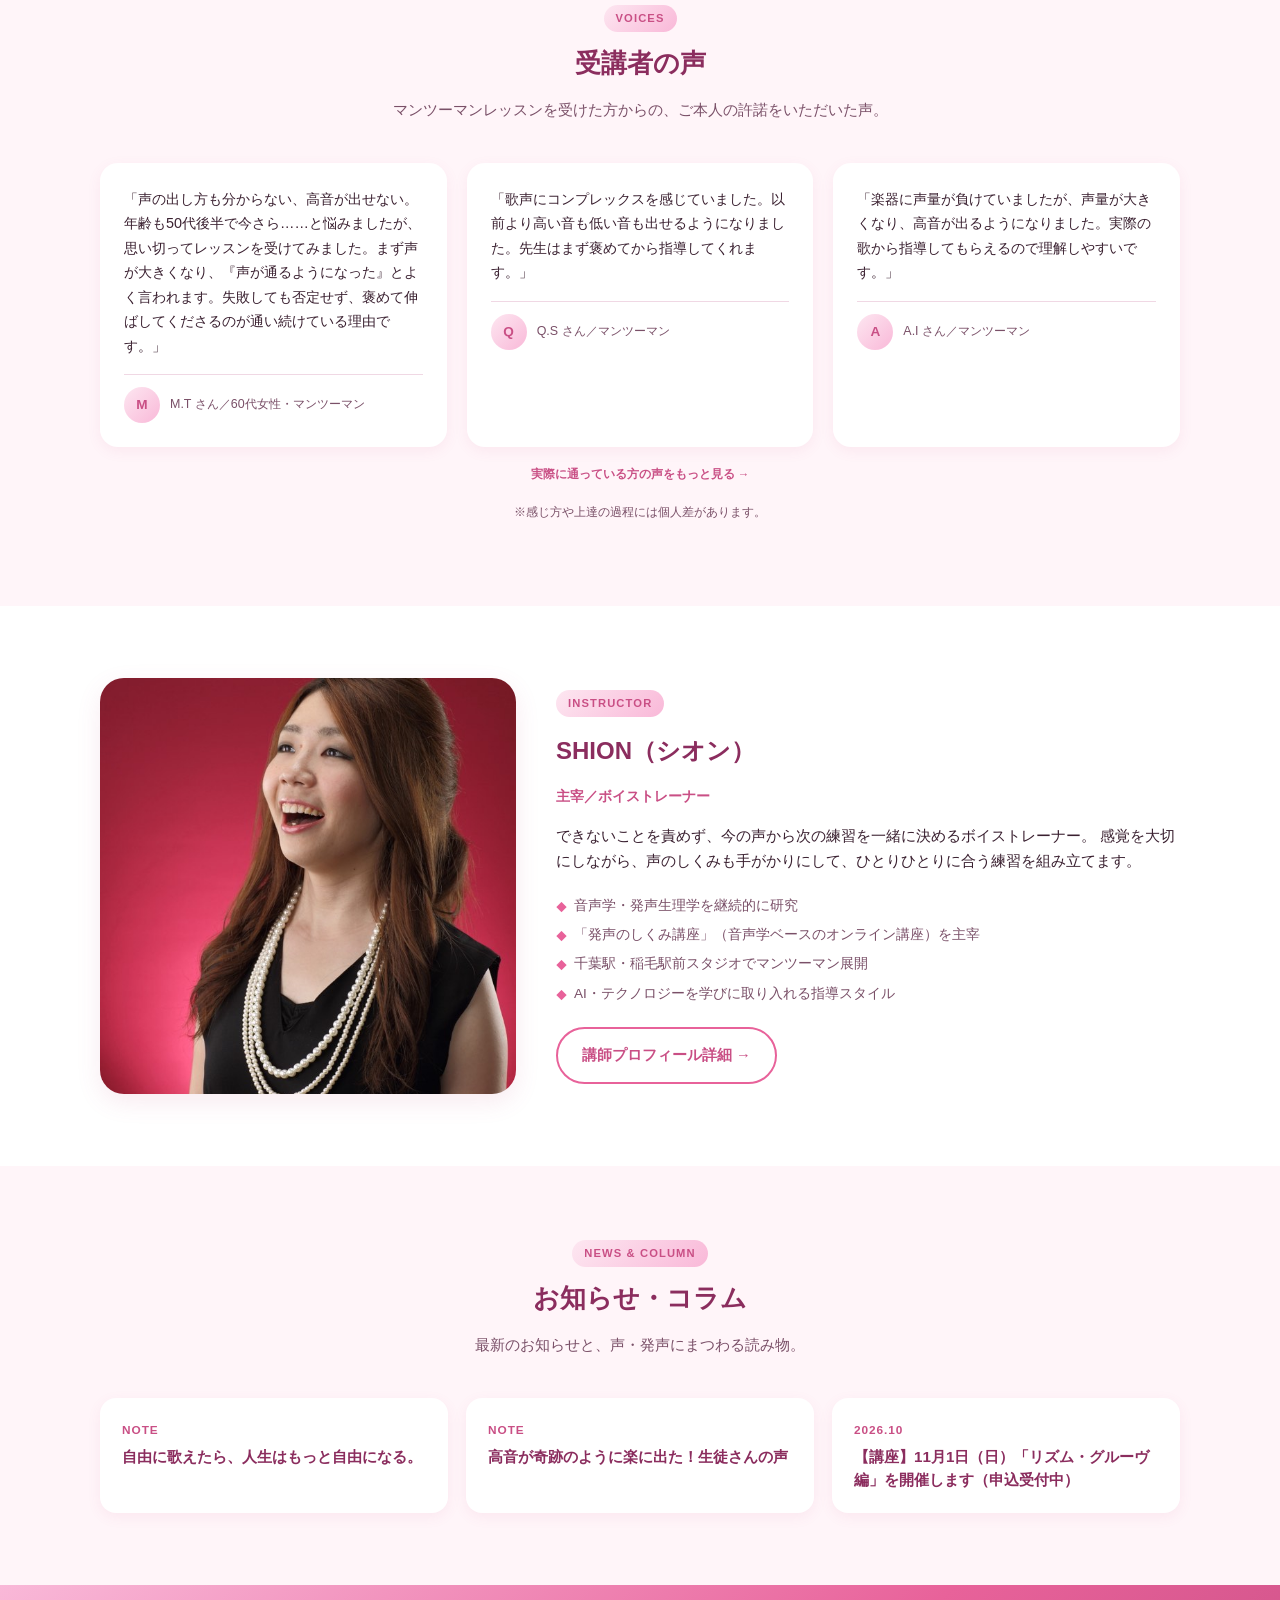
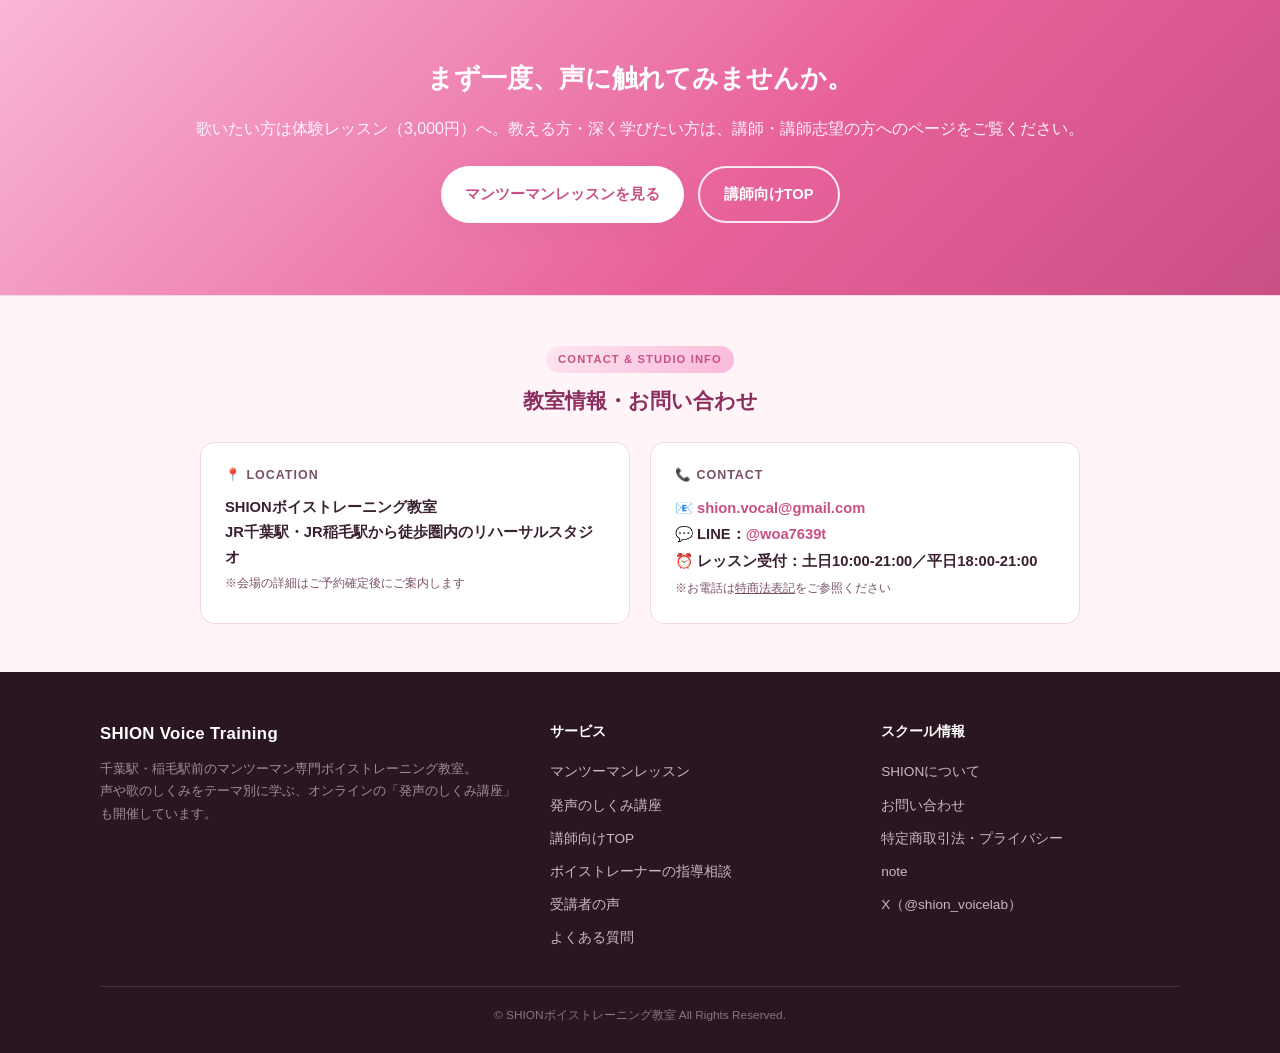
==== commit 37a3826f: "講座の「決まり次第ご案内」系の表記を11/1開催・ストアカ申込受付に合わせて更新（トップ・FAQ・プロフィール・コラム・特商法） Co-Authored-By: Claude Opus 5.5 <no" ====
--- a/index.html
+++ b/index.html
@@ -40,7 +40,7 @@
   "@id": "https://shion-voice.com/#organization",
   "name": "SHIONボイストレーニング教室",
   "alternateName": "SHION Vocal Studio",
-  "description": "千葉駅・稲毛駅前で通えるマンツーマンのボイストレーニング教室。発声の仕組みを音声学で学ぶ『発声のしくみ講座』（開講時期は決まり次第ご案内）と、ボイストレーナー・講師志望者向けのボイストレーナーの指導相談も提供。オンラインレッスン全国対応。",
+  "description": "千葉駅・稲毛駅前で通えるマンツーマンのボイストレーニング教室。発声の仕組みを音声学で学ぶ『発声のしくみ講座』（テーマ別90分のオンライン単発講座）と、ボイストレーナー・講師志望者向けのボイストレーナーの指導相談も提供。オンラインレッスン全国対応。",
   "url": "https://shion-voice.com/",
   "email": "shion.vocal@gmail.com",
   "image": "https://shion-voice.com/shion_profile.jpg",
@@ -558,7 +558,7 @@
           <li>オンライン開催</li>
         </ul>
         <div class="service-meta">
-          次回開催は決まり次第ご案内します。
+          次回：11月1日（日）リズム・グルーヴ編（申込受付中）
         </div>
         <a href="./course/" class="btn btn-primary">講座を見る →</a>
       </article>
@@ -663,8 +663,8 @@
         <div class="news-title">高音が奇跡のように楽に出た！生徒さんの声</div>
       </a>
       <a href="./course/" class="news-card">
-        <div class="news-date">2026.08</div>
-        <div class="news-title">【講座】発声のしくみ講座はテーマ別90分の単発講座です・次回は決まり次第ご案内</div>
+        <div class="news-date">2026.10</div>
+        <div class="news-title">【講座】11月1日（日）「リズム・グルーヴ編」を開催します（申込受付中）</div>
       </a>
     </div>
   </div>
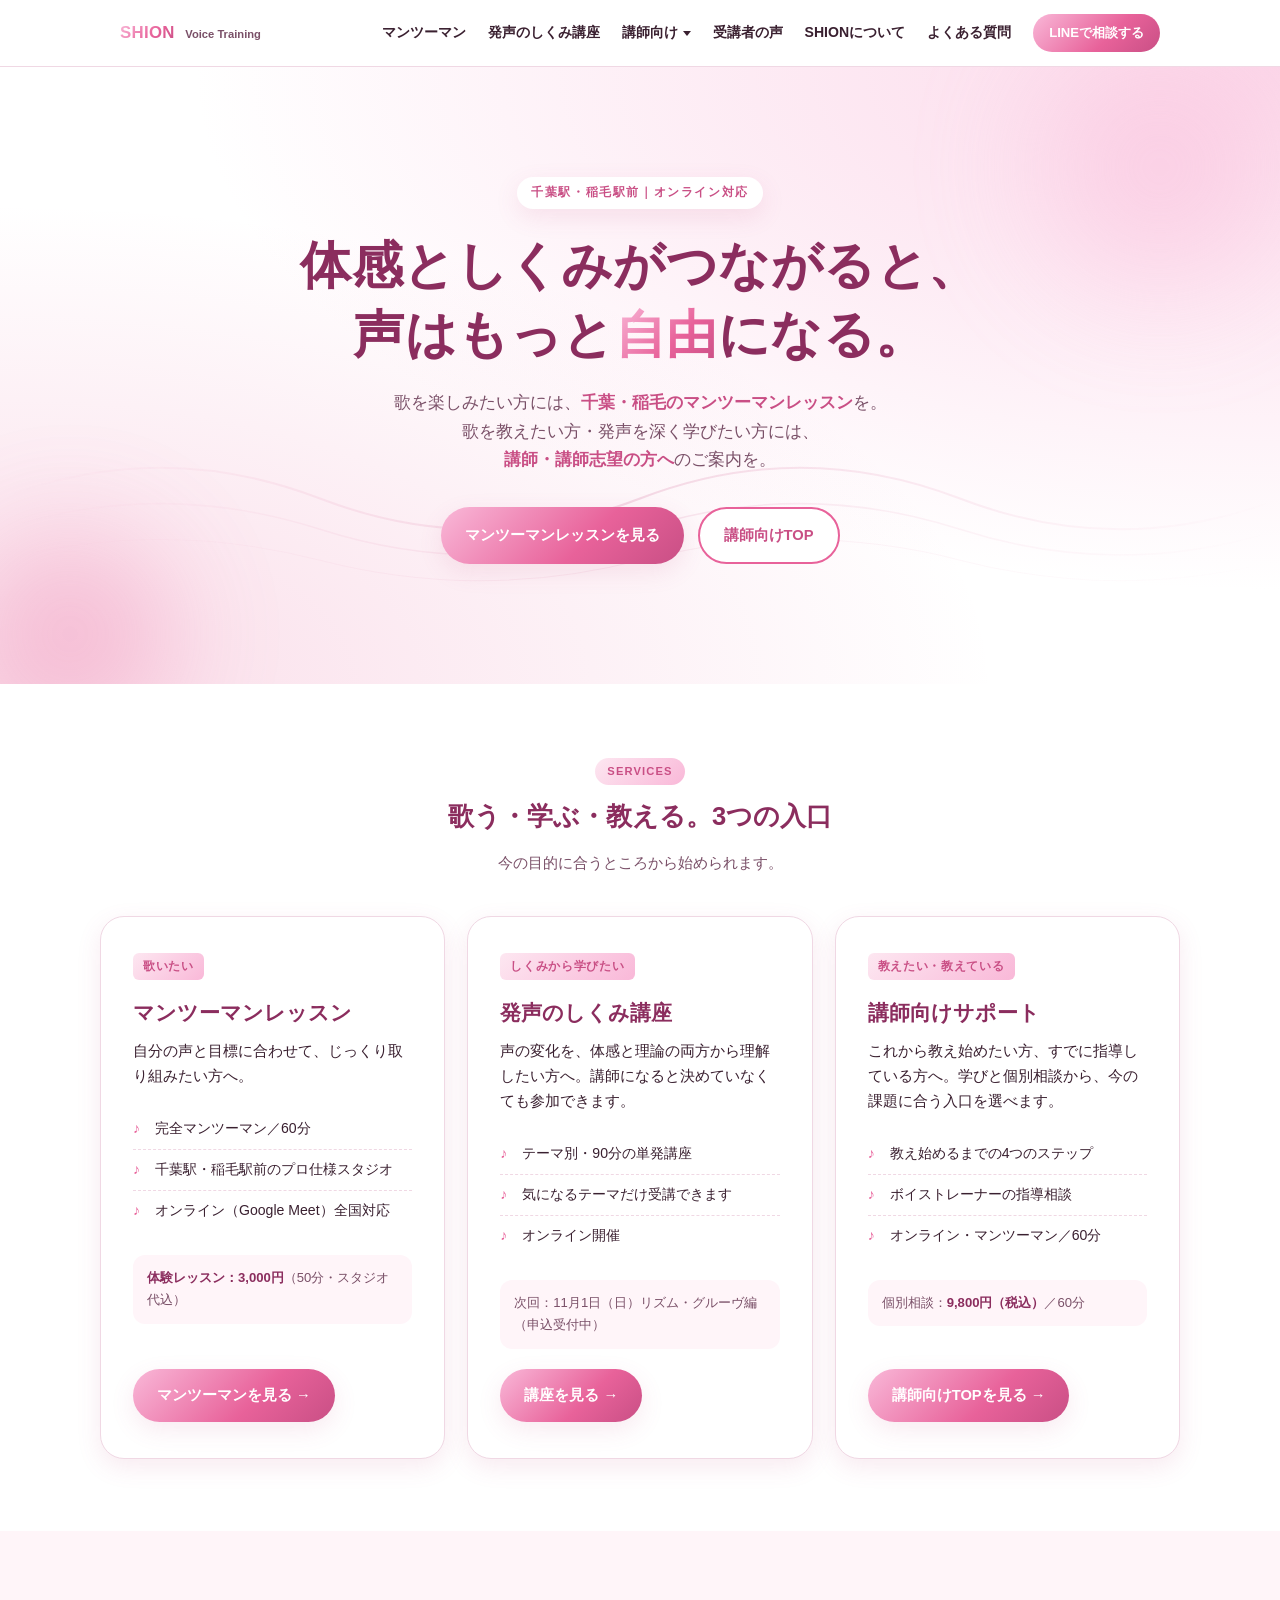
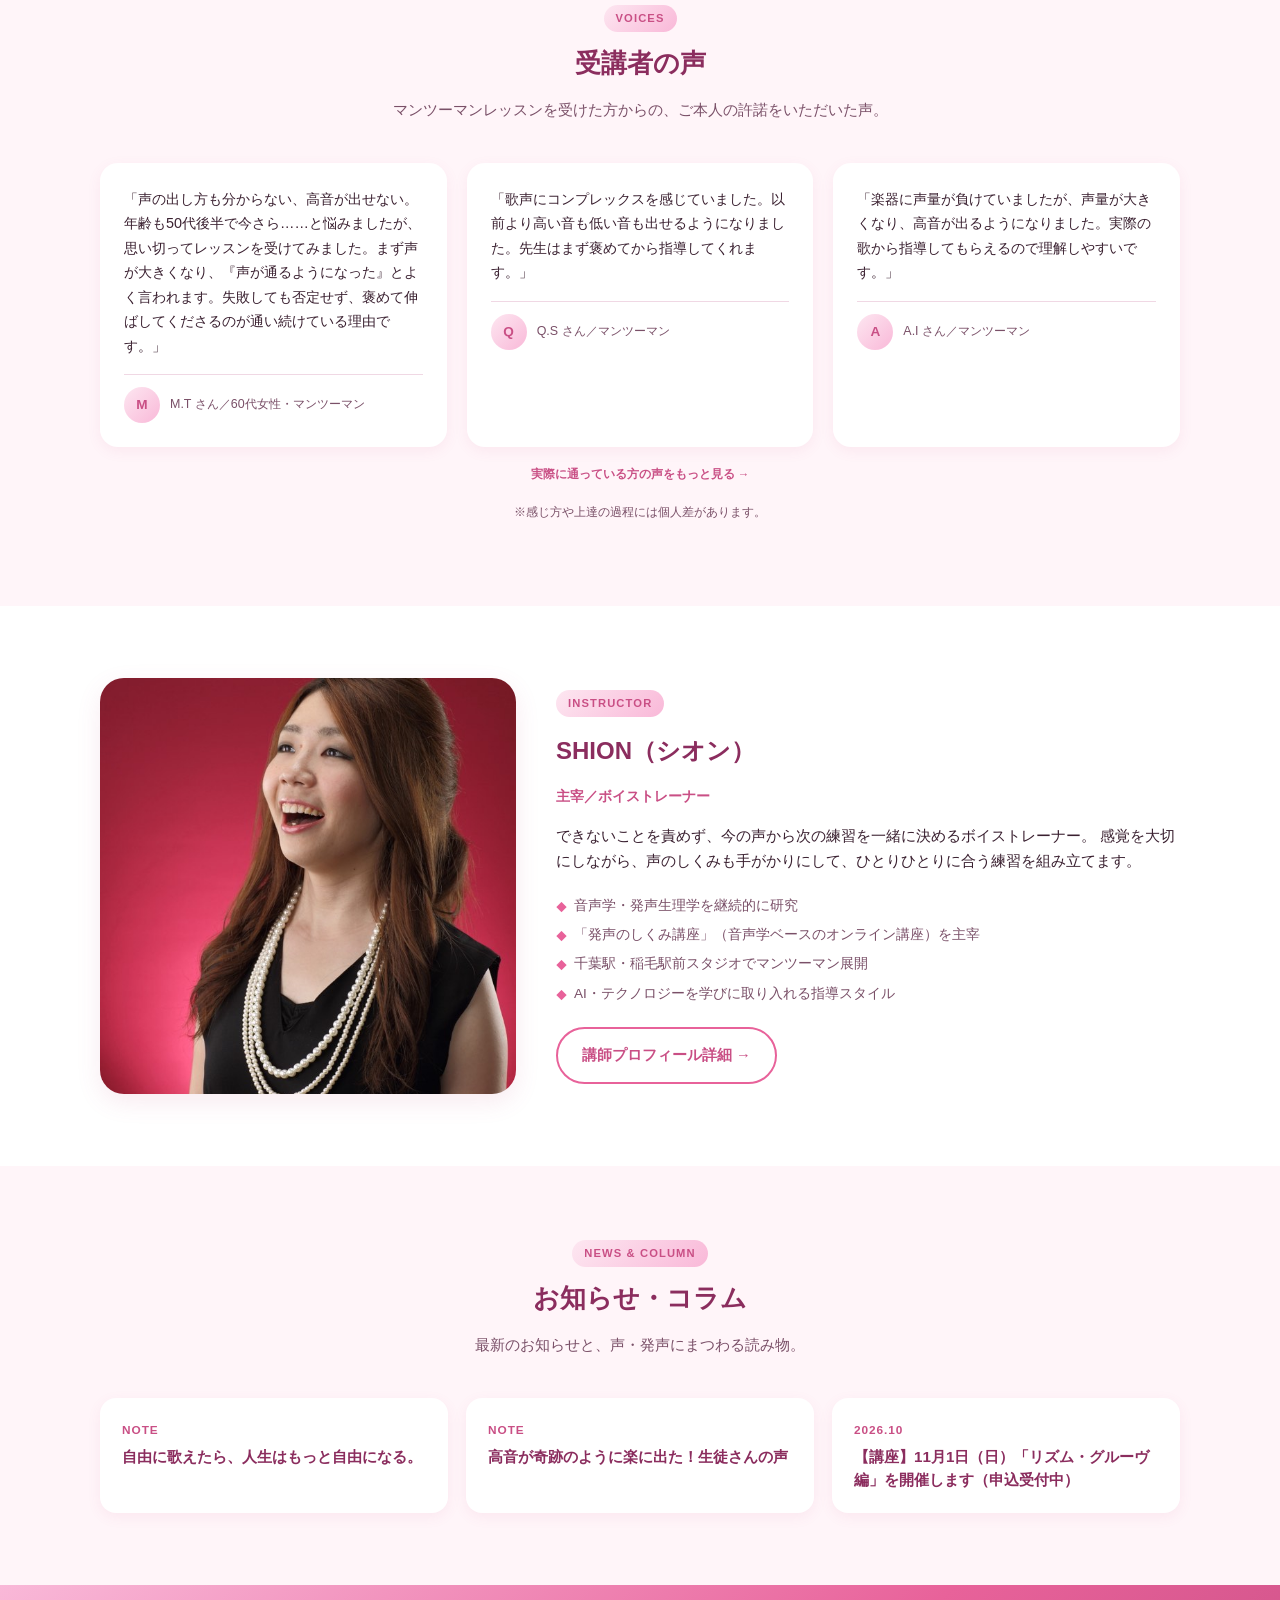
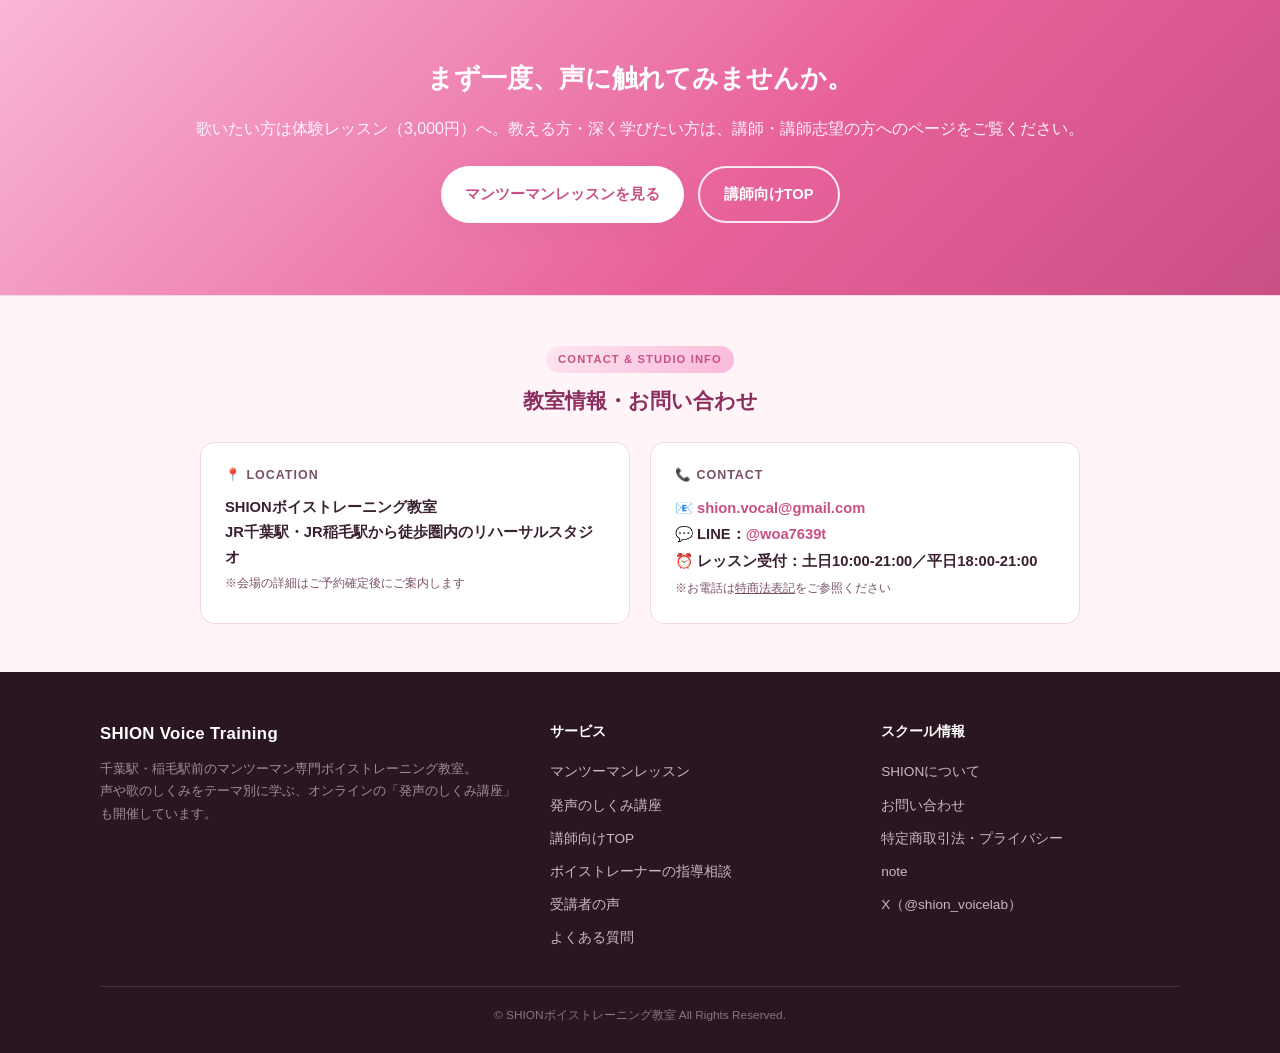
==== commit 9af51077: "対面・オンラインのレッスン料金を改定（2026年11月1日以降の新規申込に適用） - /lesson/: 対面料金表（単発60分6,500円・月2回12,000円・回数券5/10/15回）とオンライン" ====
--- a/index.html
+++ b/index.html
@@ -538,7 +538,7 @@
         <h3>マンツーマンレッスン</h3>
         <p>自分の声と目標に合わせて、じっくり取り組みたい方へ。</p>
         <ul class="service-feats">
-          <li>完全マンツーマン／50分</li>
+          <li>完全マンツーマン／60分</li>
           <li>千葉駅・稲毛駅前のプロ仕様スタジオ</li>
           <li>オンライン（Google Meet）全国対応</li>
         </ul>
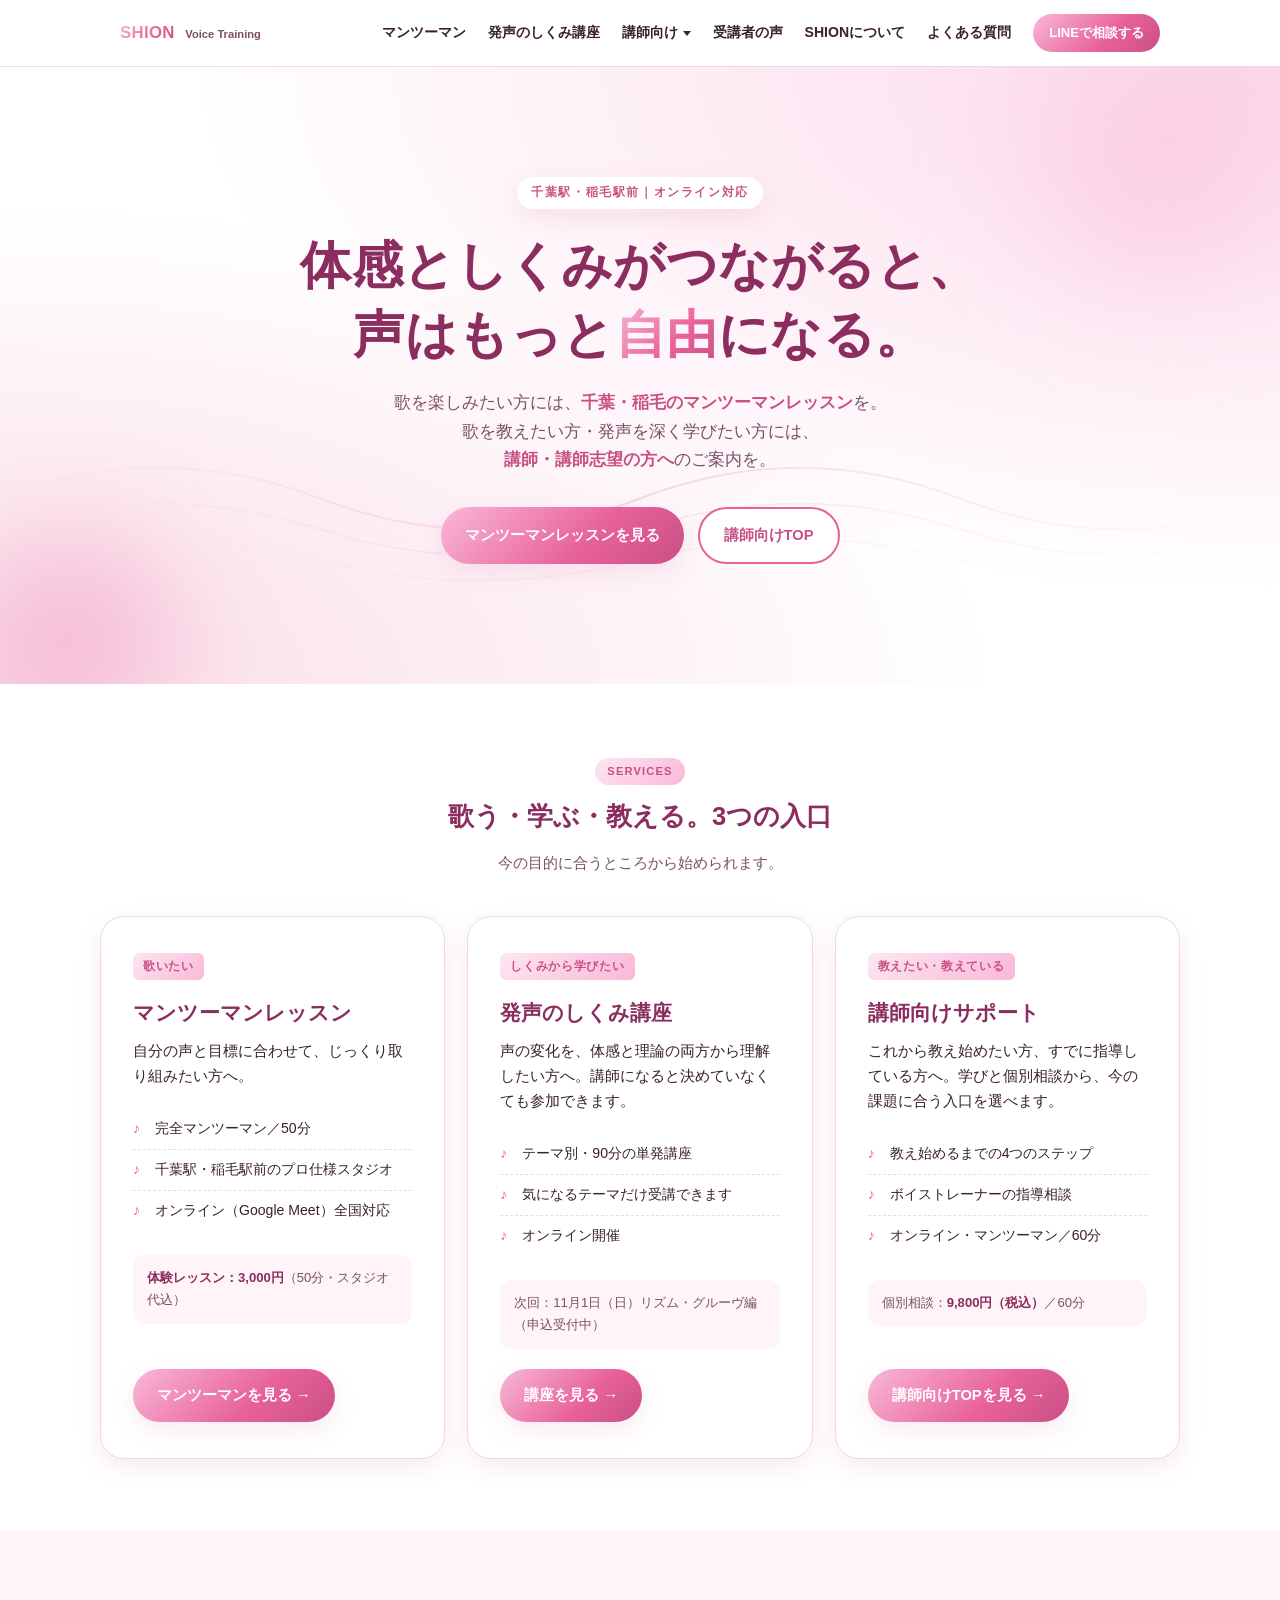
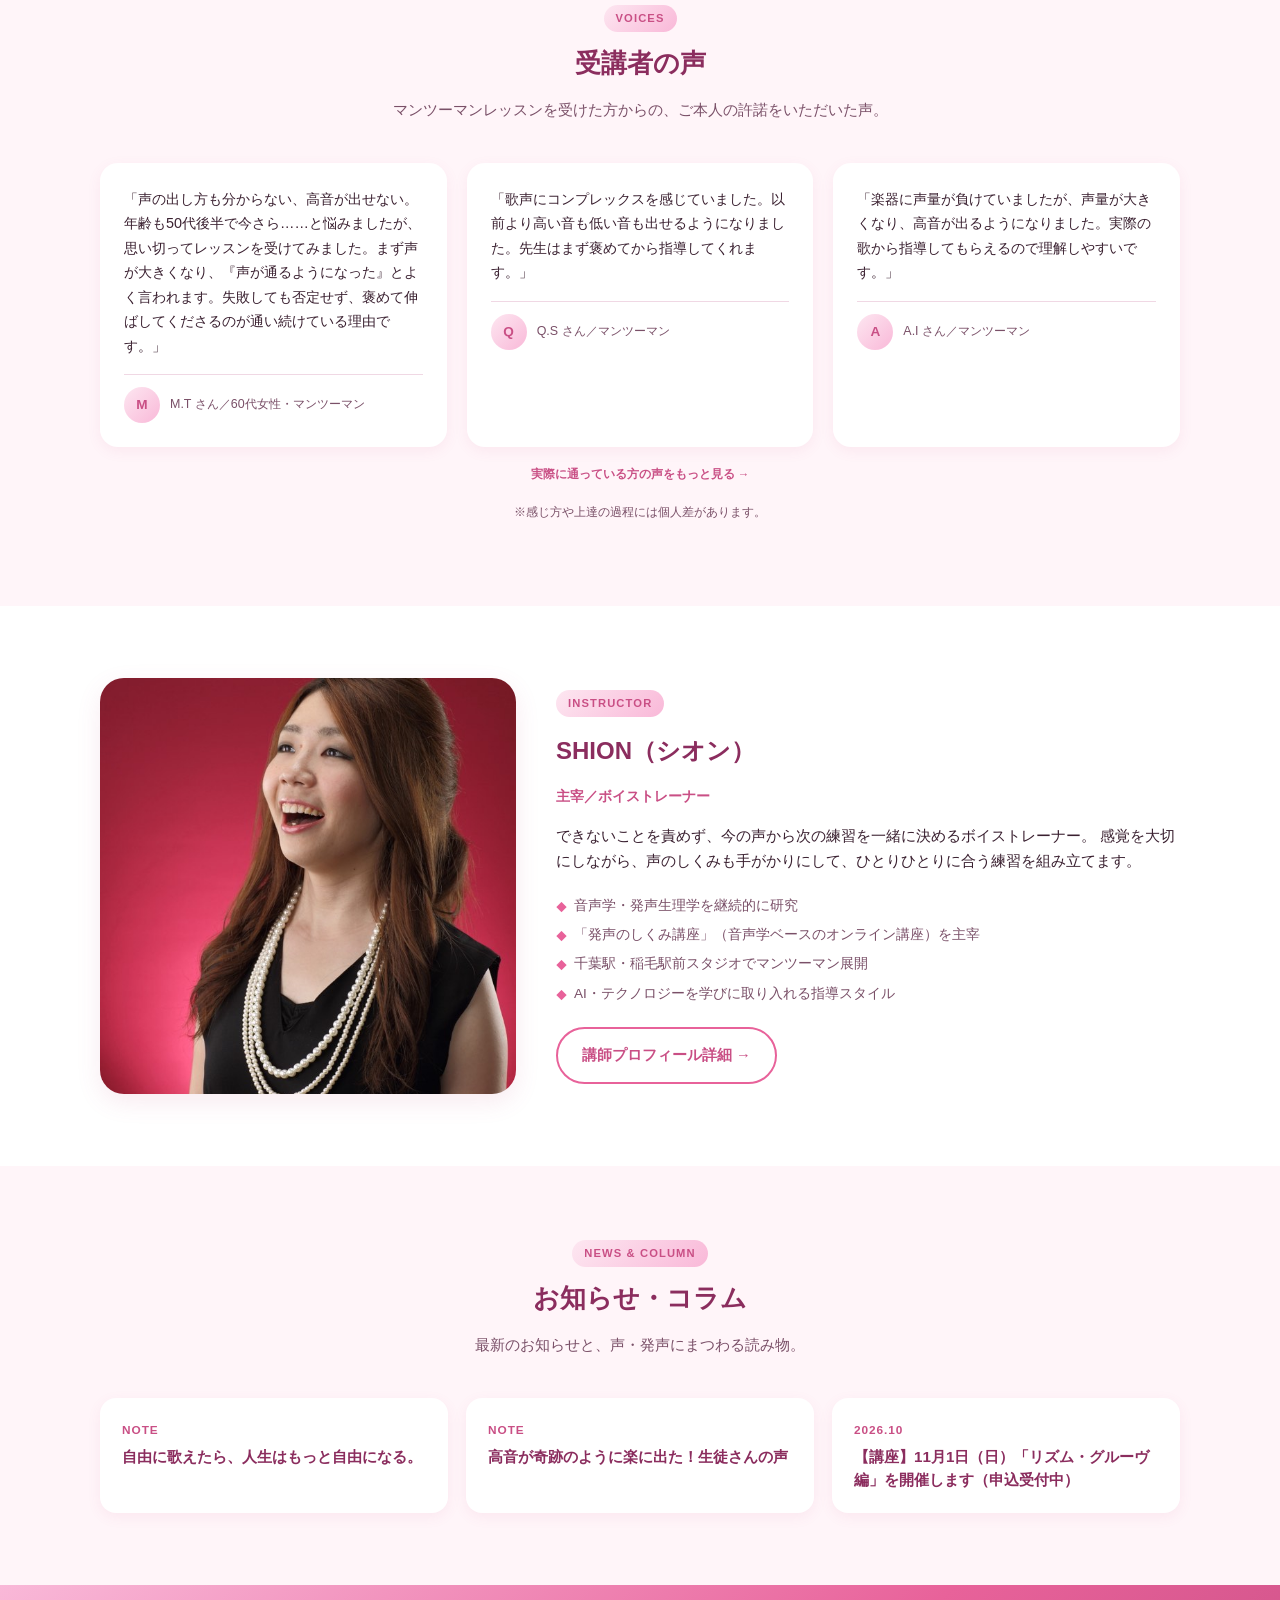
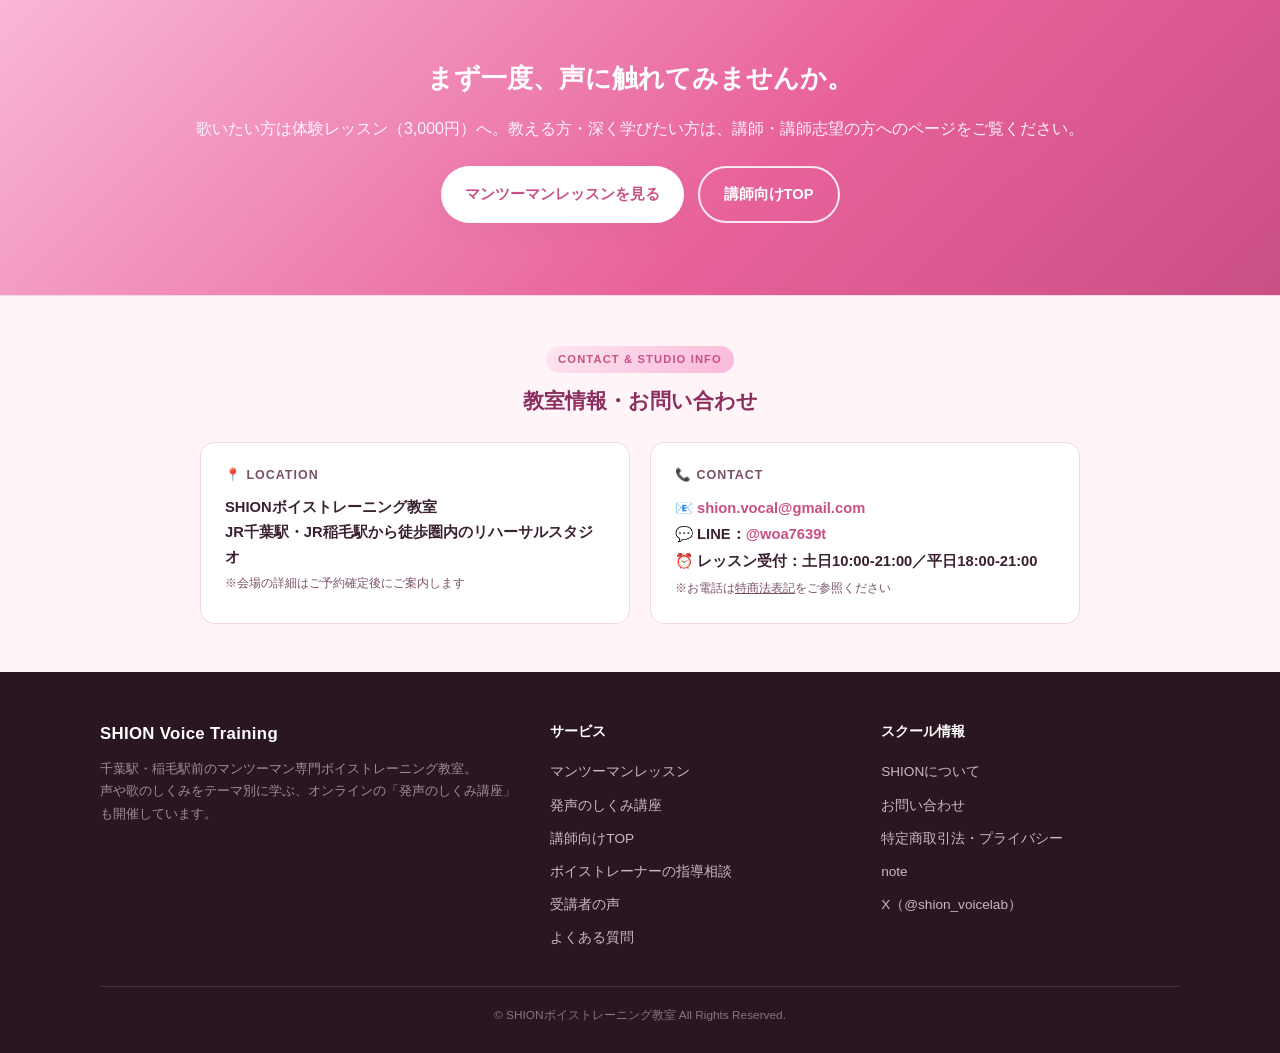
==== commit a8484489: "マンツーマンレッスンの時間表記を60分→50分に統一（実態に合わせる・料金据え置き） トップのカード、/lesson/（DURATION・レッスンの流れ・料金表・オンライン枠・JSON-LD Offe" ====
--- a/index.html
+++ b/index.html
@@ -538,7 +538,7 @@
         <h3>マンツーマンレッスン</h3>
         <p>自分の声と目標に合わせて、じっくり取り組みたい方へ。</p>
         <ul class="service-feats">
-          <li>完全マンツーマン／60分</li>
+          <li>完全マンツーマン／50分</li>
           <li>千葉駅・稲毛駅前のプロ仕様スタジオ</li>
           <li>オンライン（Google Meet）全国対応</li>
         </ul>
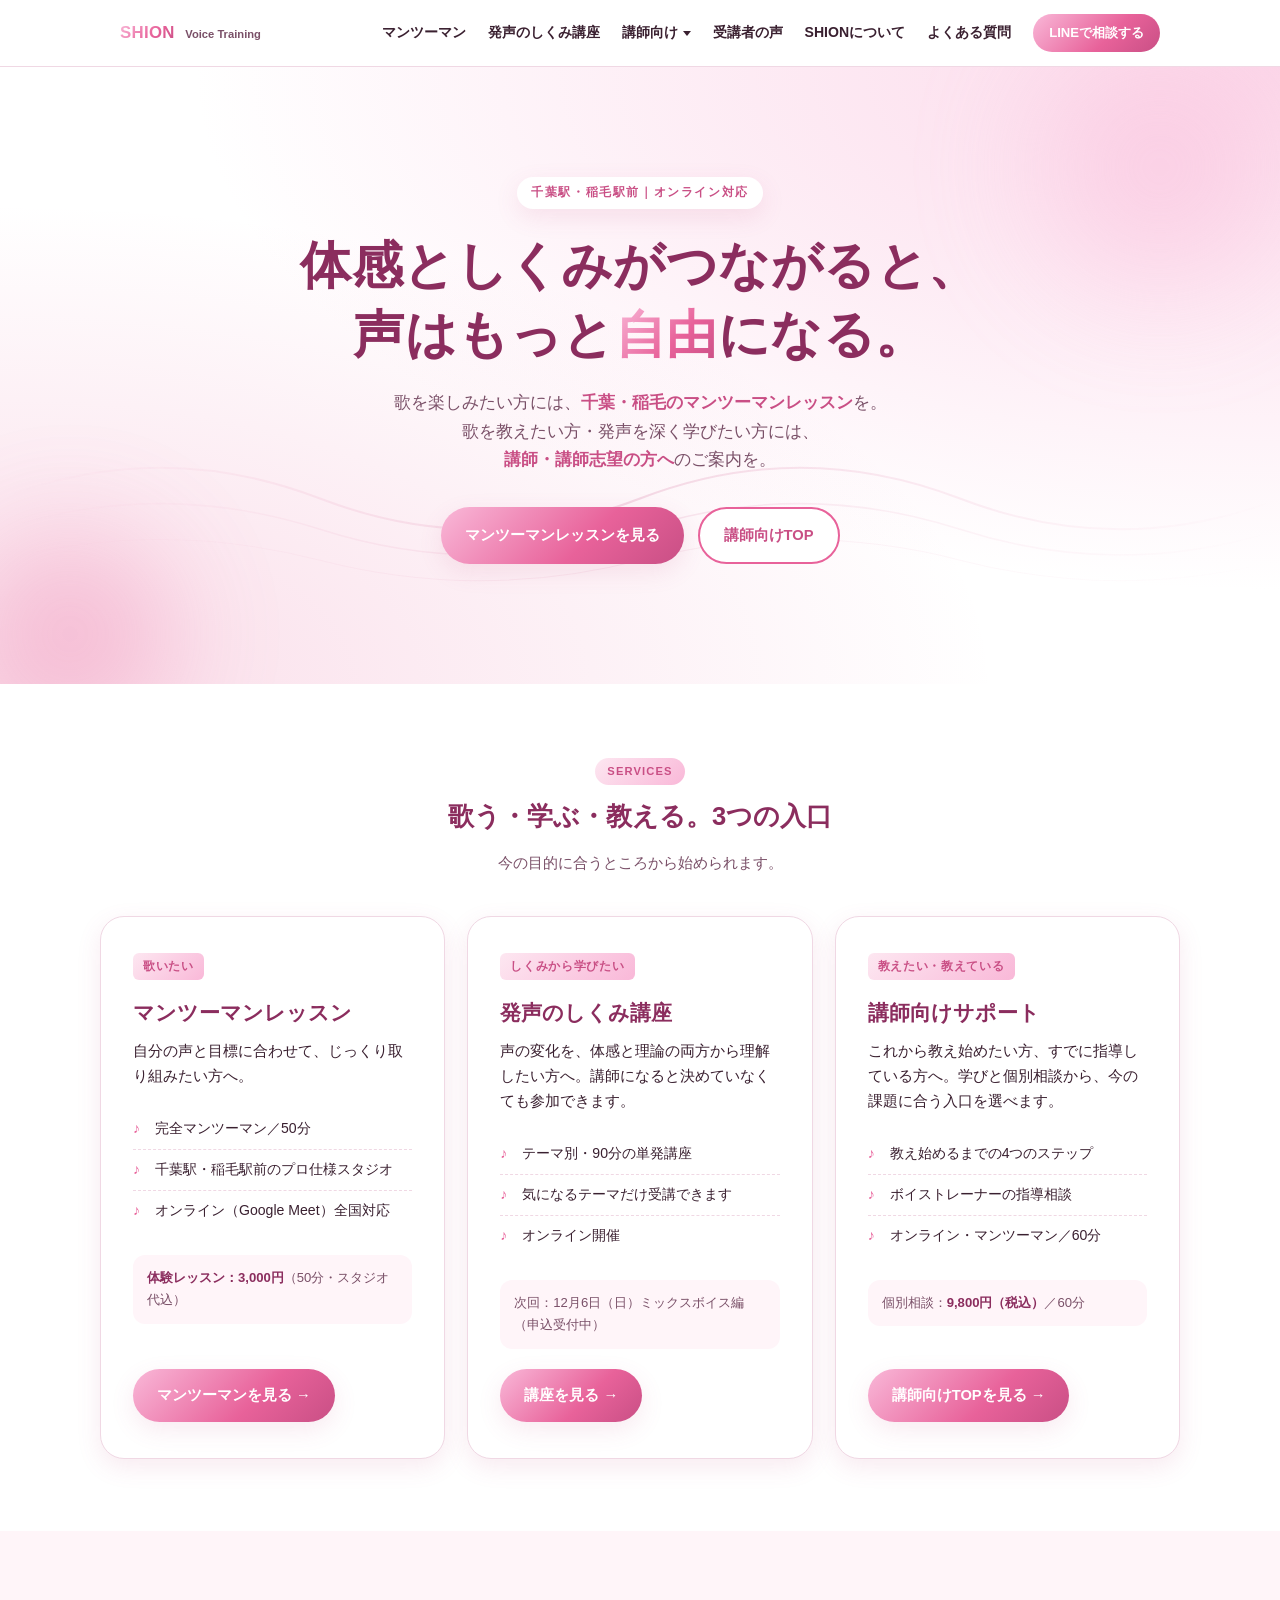
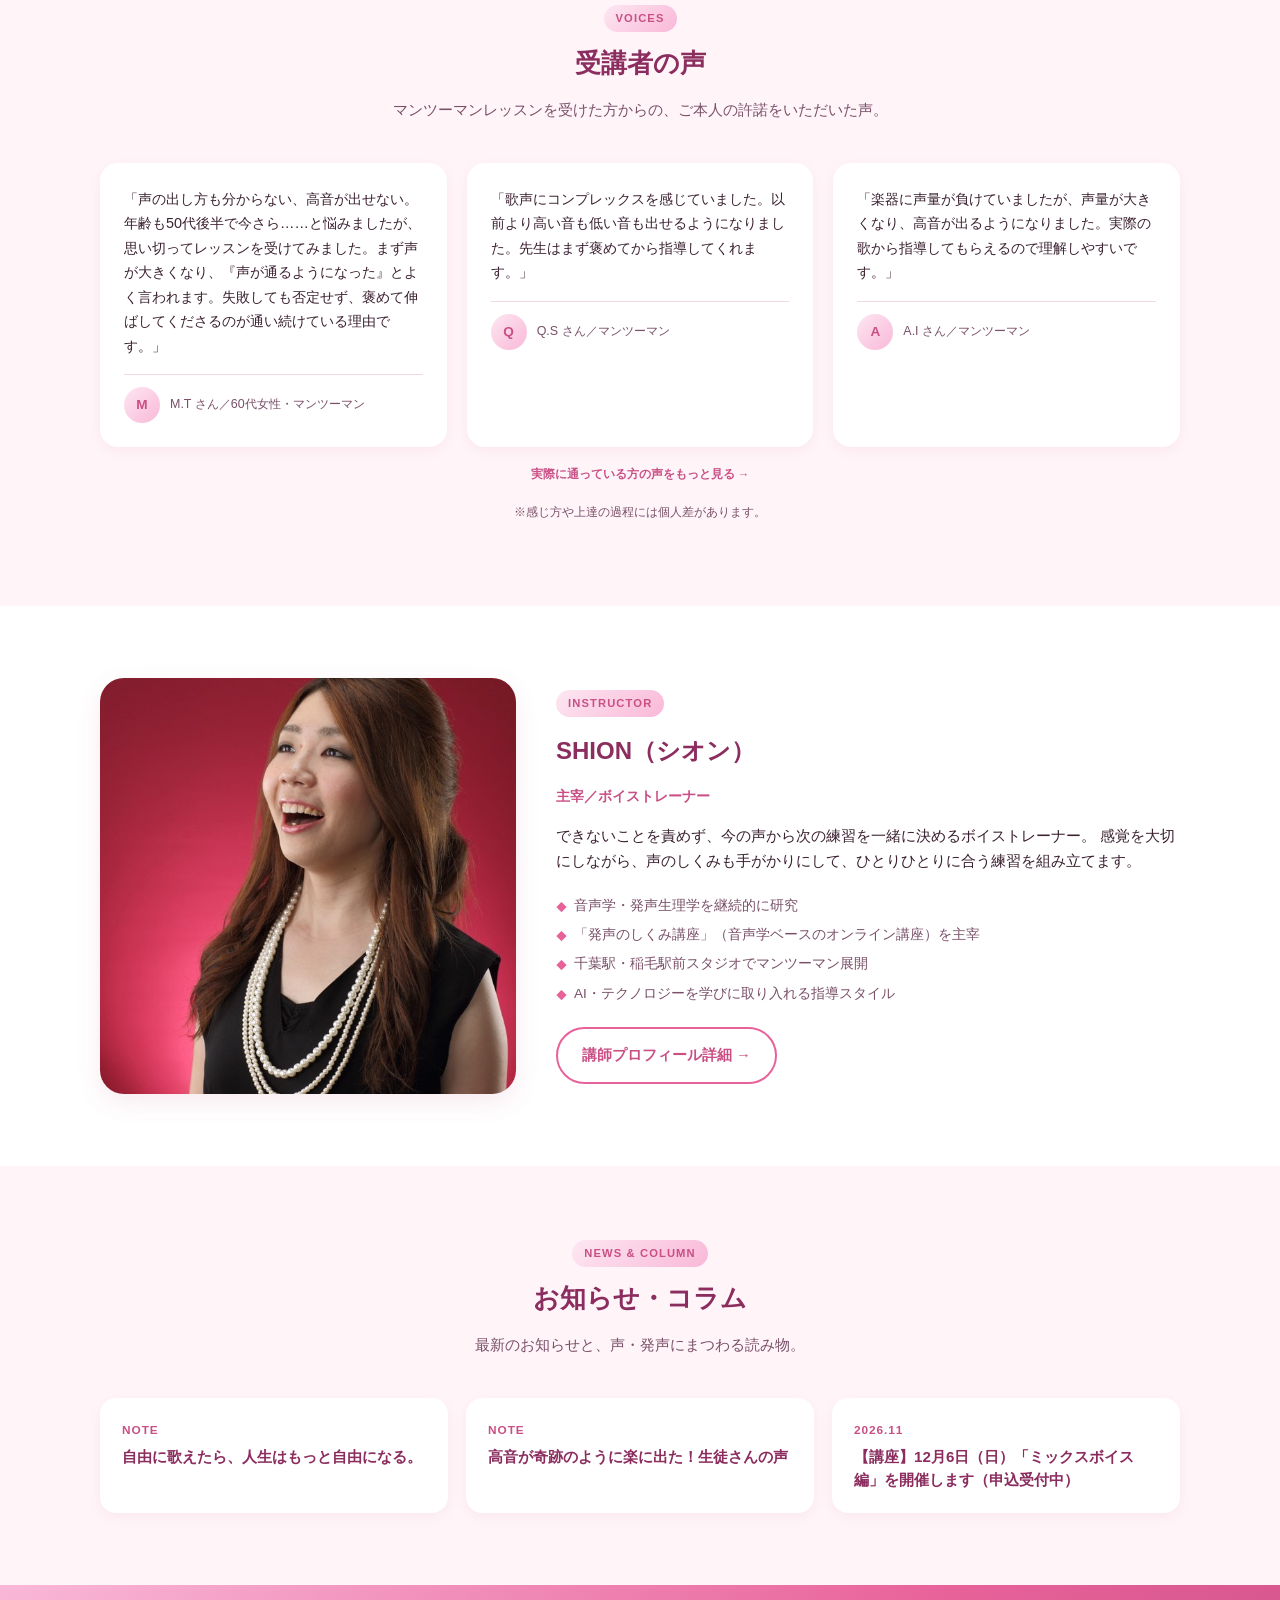
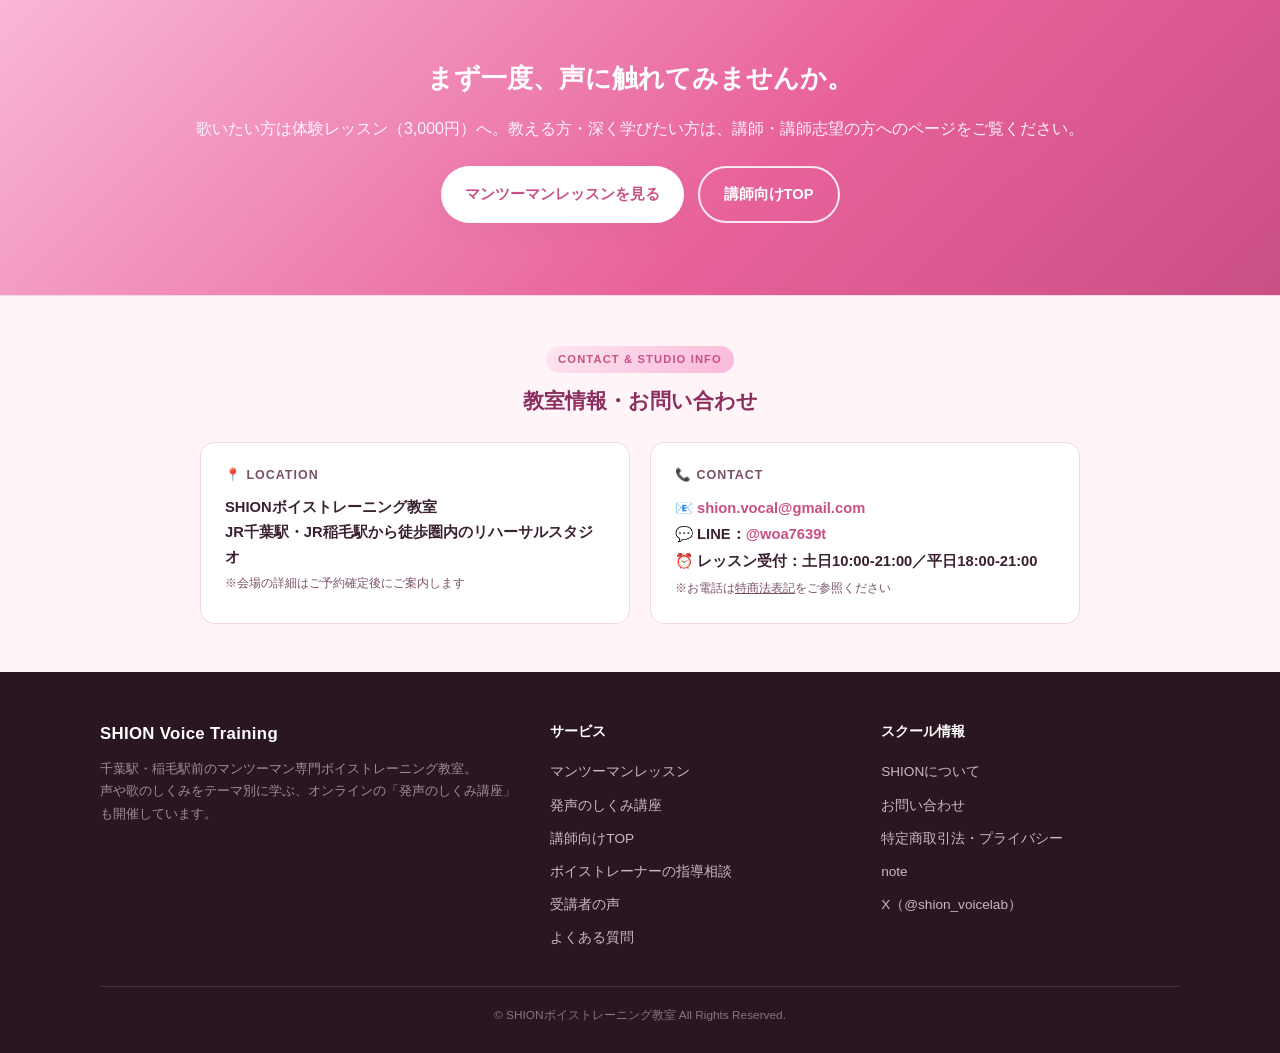
==== commit 0040b6e5: "講座ページ：12/6ミックスボイス編を申込受付中に更新し、ストアカの申込ボタン・定員10名・内容を追加 - 終了した11/1リズム・グルーヴ編は「これまでの開催」へ移動 - トップ・プロフィール・特商" ====
--- a/index.html
+++ b/index.html
@@ -558,7 +558,7 @@
           <li>オンライン開催</li>
         </ul>
         <div class="service-meta">
-          次回：11月1日（日）リズム・グルーヴ編（申込受付中）
+          次回：12月6日（日）ミックスボイス編（申込受付中）
         </div>
         <a href="./course/" class="btn btn-primary">講座を見る →</a>
       </article>
@@ -663,8 +663,8 @@
         <div class="news-title">高音が奇跡のように楽に出た！生徒さんの声</div>
       </a>
       <a href="./course/" class="news-card">
-        <div class="news-date">2026.10</div>
-        <div class="news-title">【講座】11月1日（日）「リズム・グルーヴ編」を開催します（申込受付中）</div>
+        <div class="news-date">2026.11</div>
+        <div class="news-title">【講座】12月6日（日）「ミックスボイス編」を開催します（申込受付中）</div>
       </a>
     </div>
   </div>
